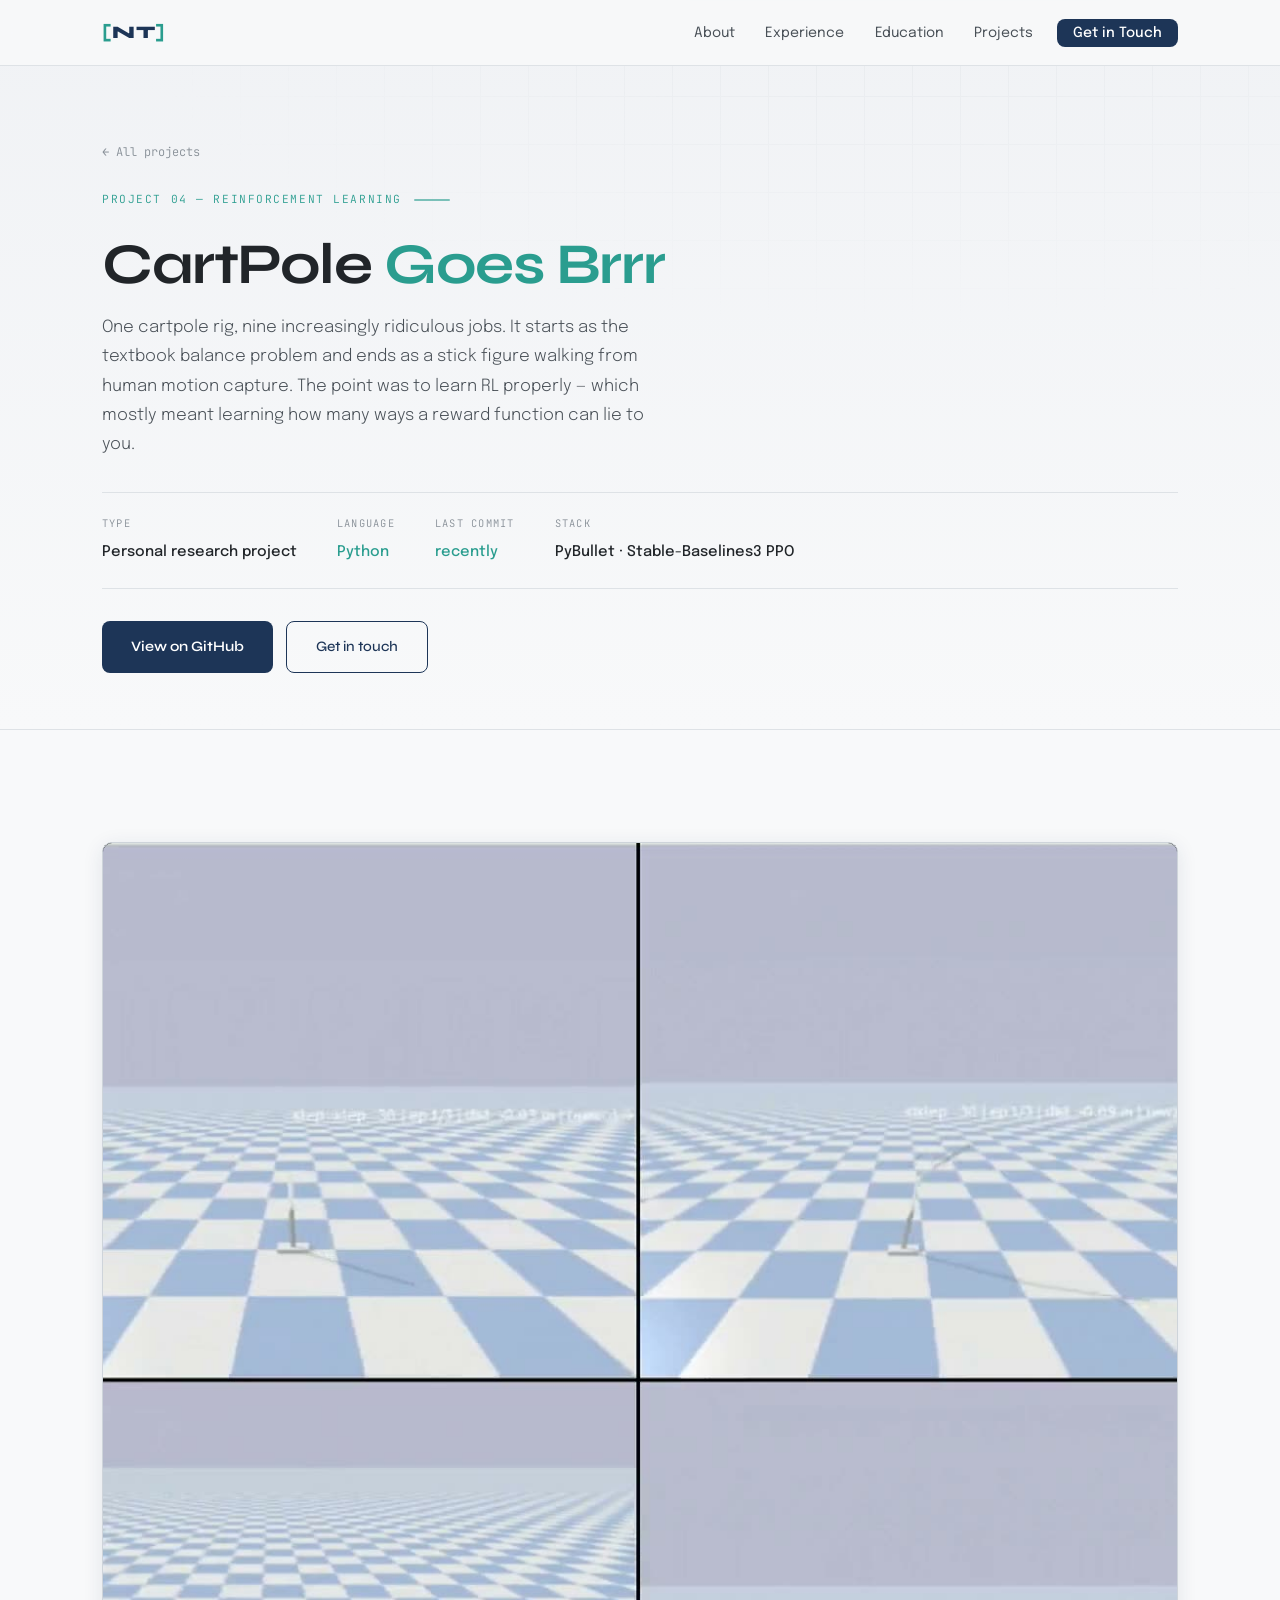
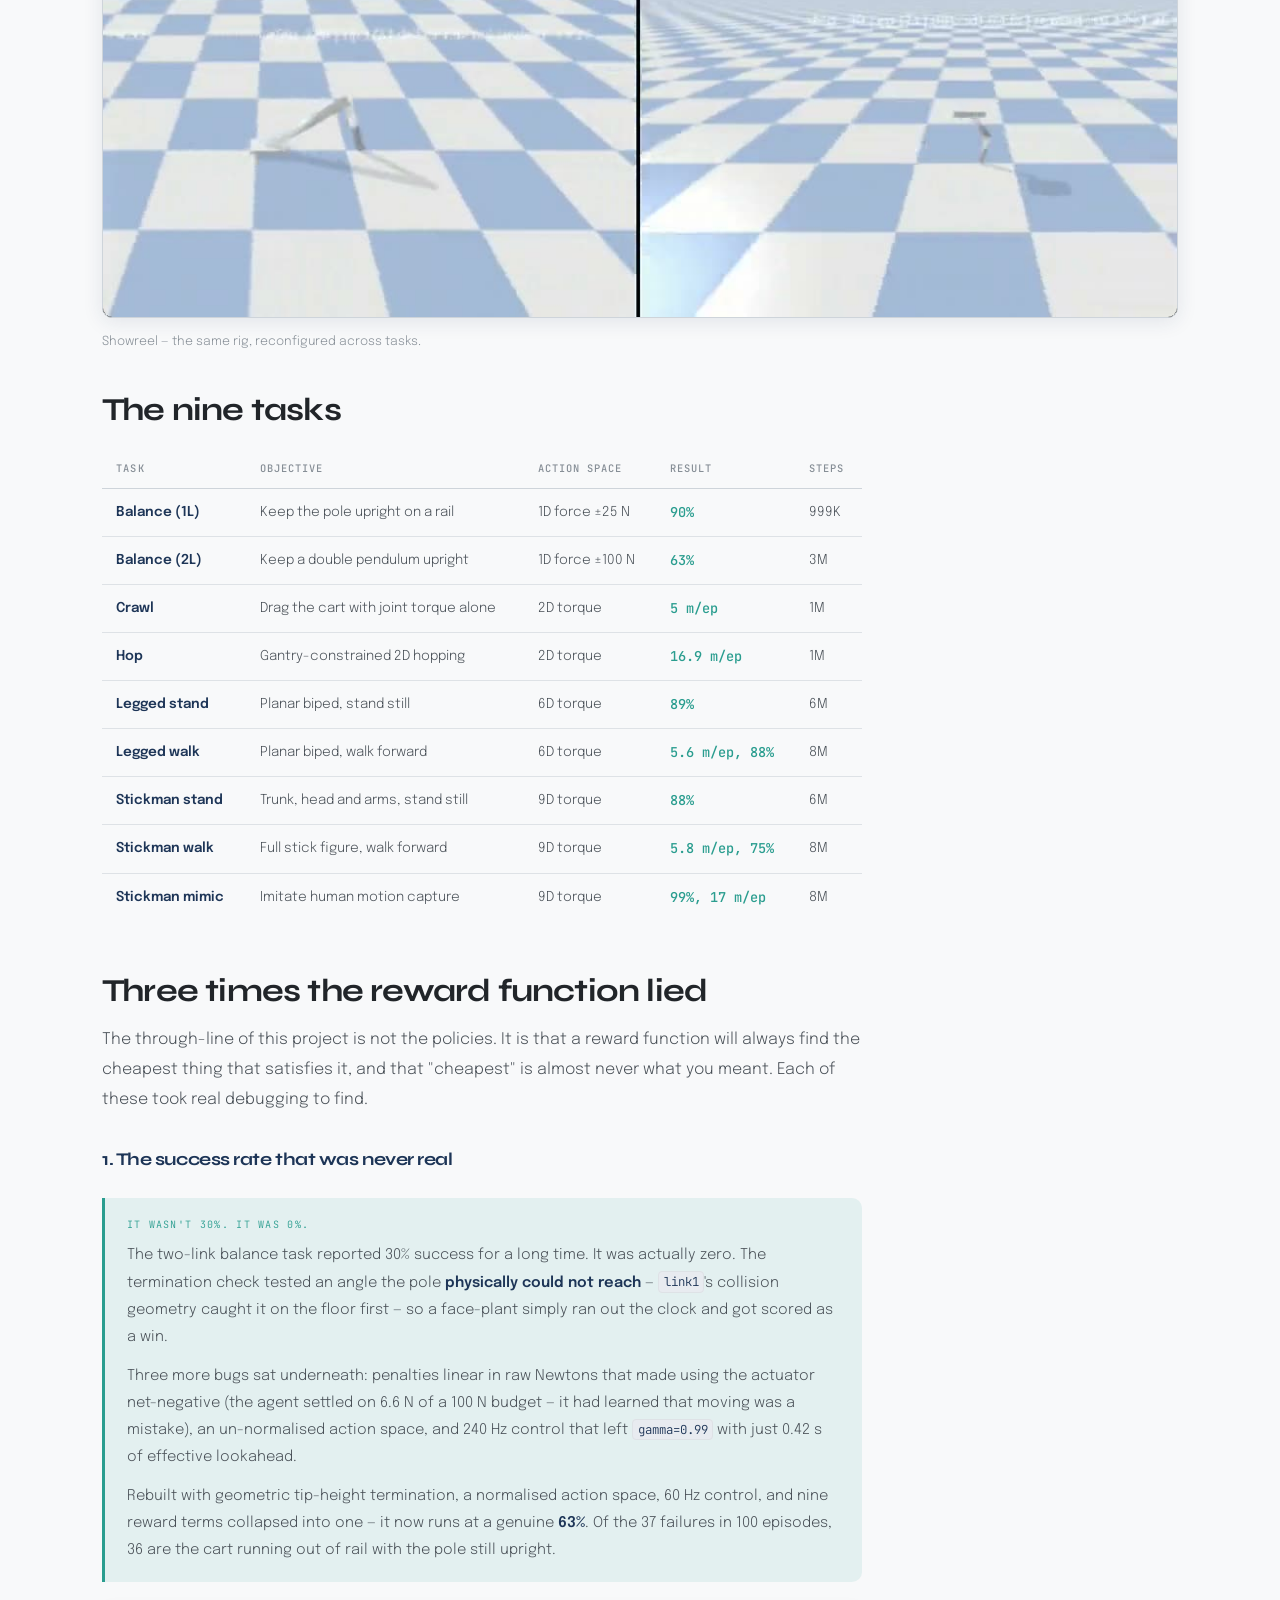
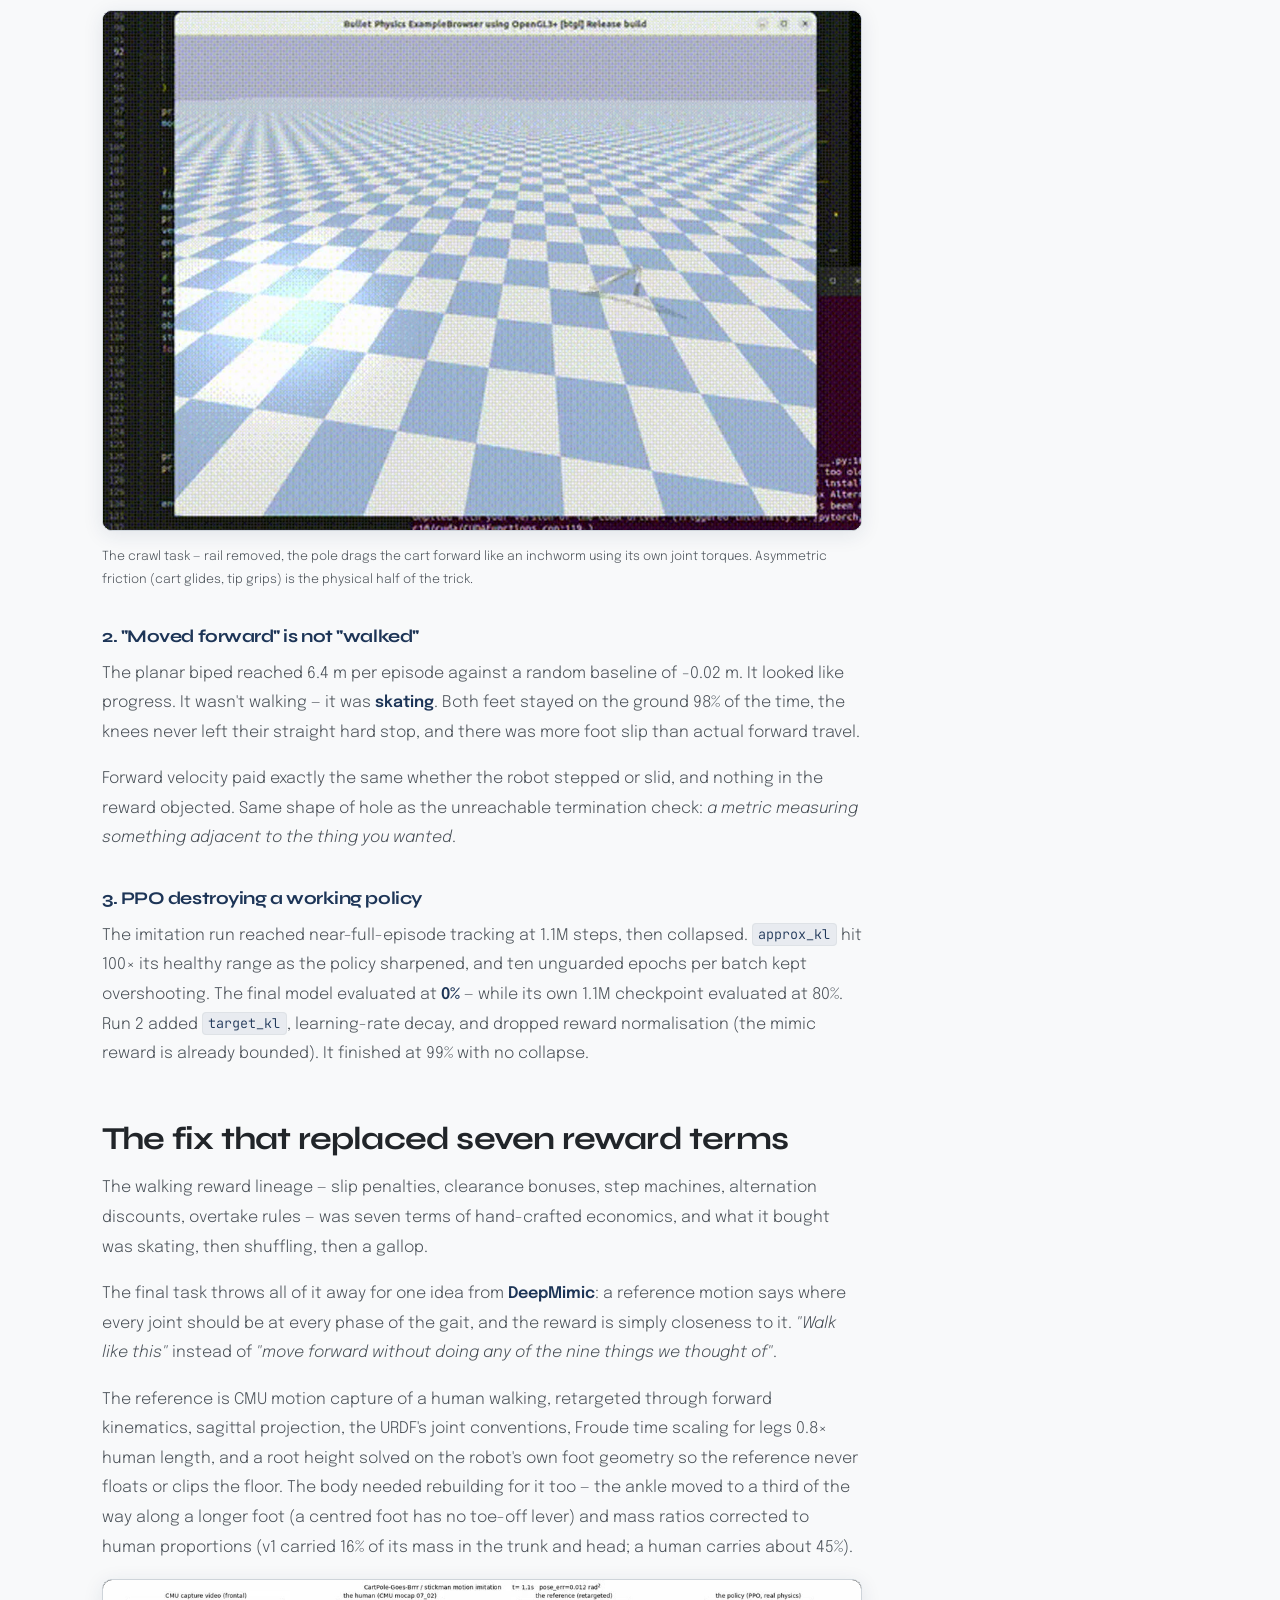
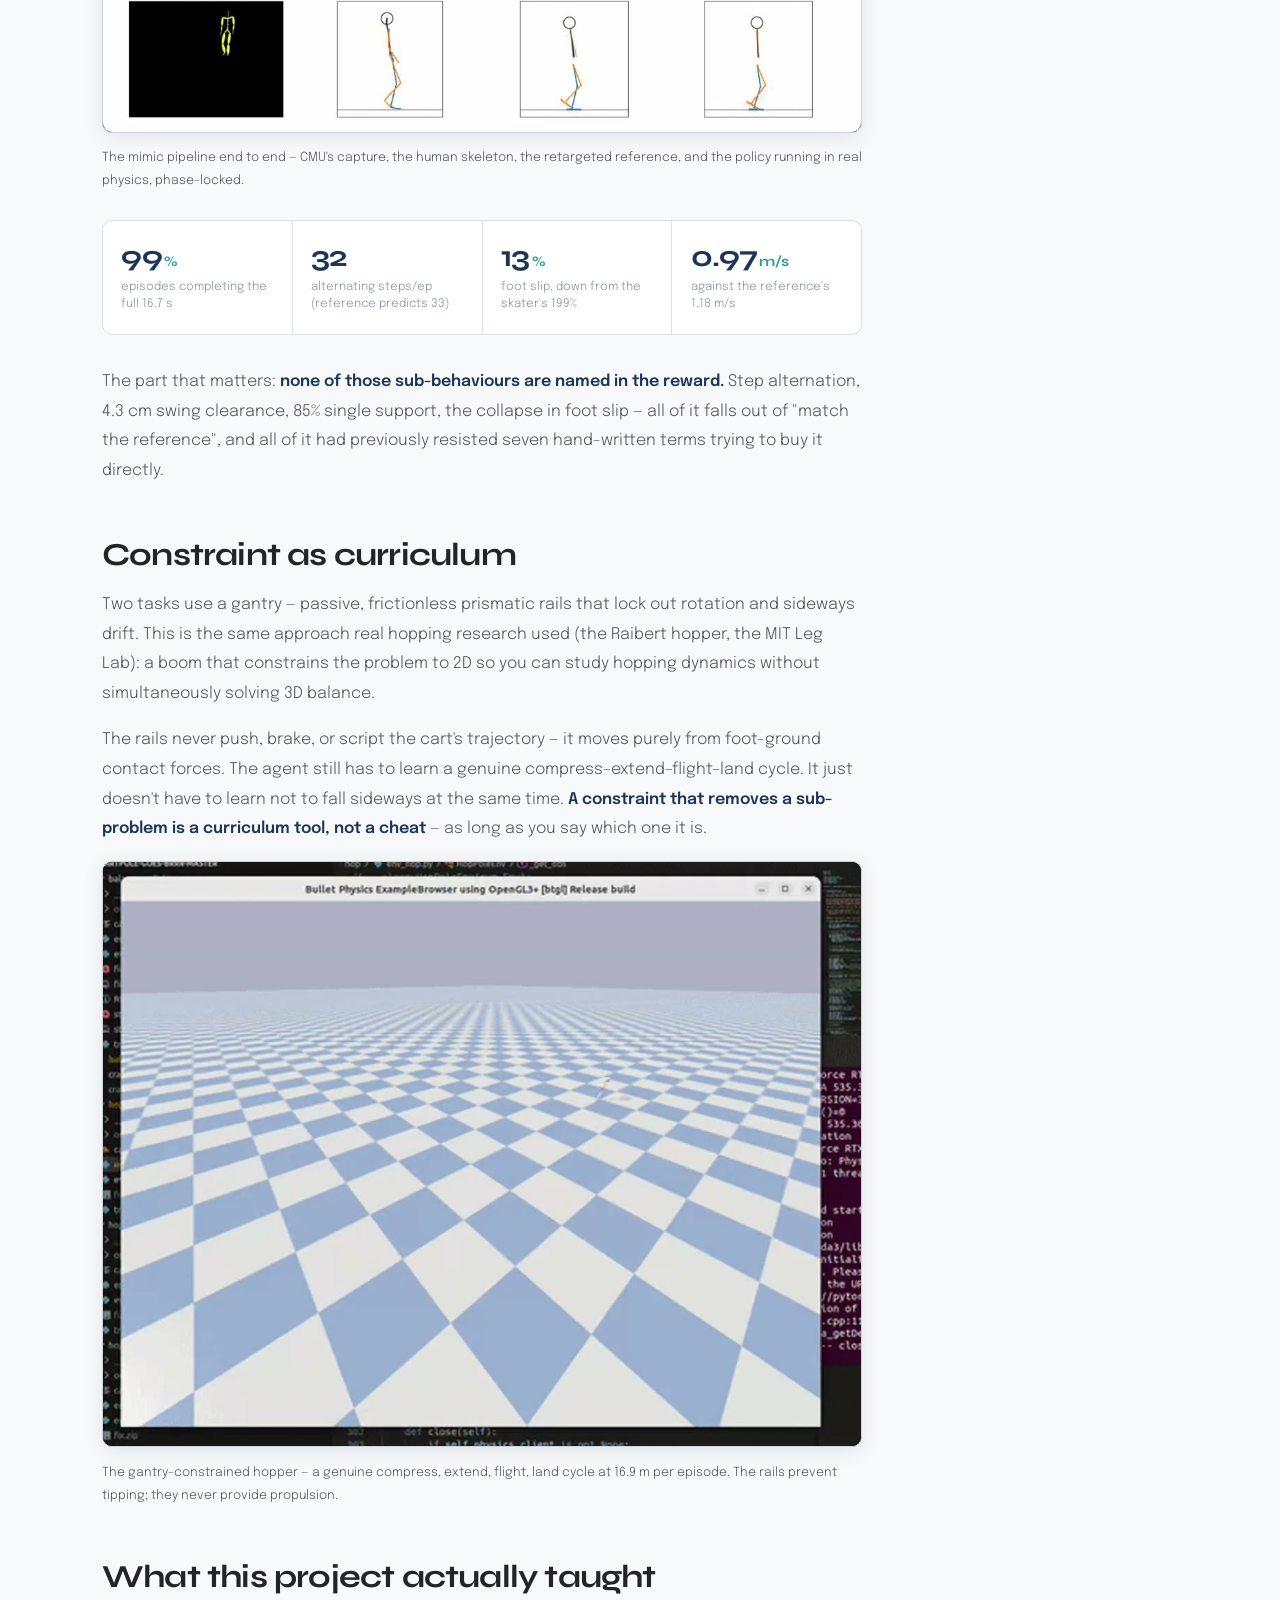
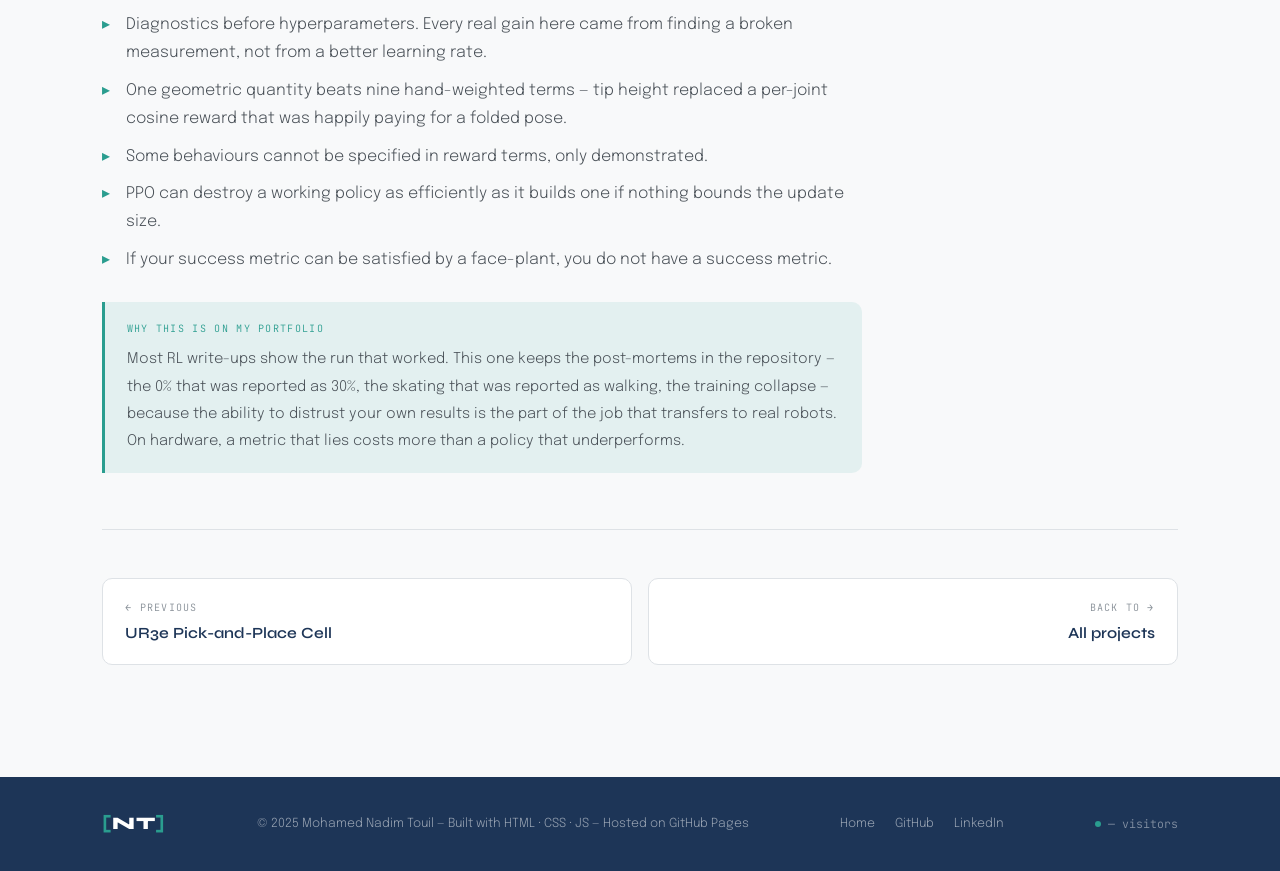
==== projects/cartpole.html @ b8a45dbf "Upgrade portfolio to multi-page, fix visitor counter, shrink media 203MB -> 23MB Multi-page structur" ====
<!DOCTYPE html>
<html lang="en">
<head>
  <meta charset="UTF-8" />
  <meta name="viewport" content="width=device-width, initial-scale=1.0" />
  <title>CartPole Goes Brrr — Reinforcement Learning | Mohamed Nadim Touil</title>
  <meta name="description" content="Nine PPO tasks on one cartpole rig in PyBullet — balance, crawl, hop, walk, and imitation learning from human motion capture. Includes the reward-hacking bugs found and the post-mortems." />
  <link rel="stylesheet" href="../style.css" />
  <link rel="stylesheet" href="../project.css" />
  <link rel="preconnect" href="https://fonts.googleapis.com" />
  <link rel="preconnect" href="https://fonts.gstatic.com" crossorigin />
  <link href="https://fonts.googleapis.com/css2?family=Syne:wght@400;500;600;700;800&family=Epilogue:ital,wght@0,300;0,400;0,500;1,300&family=JetBrains+Mono:wght@400;500&display=swap" rel="stylesheet" />
</head>
<body>

  <!-- ═══ NAVBAR ═══ -->
  <nav id="navbar">
    <div class="nav-inner">
      <a href="../index.html" class="nav-logo">
        <span class="logo-bracket">[</span>NT<span class="logo-bracket">]</span>
      </a>
      <button class="nav-toggle" id="navToggle" aria-label="Toggle menu">
        <span></span><span></span><span></span>
      </button>
      <ul class="nav-links" id="navLinks">
        <li><a href="../index.html#about">About</a></li>
        <li><a href="../index.html#experience">Experience</a></li>
        <li><a href="../index.html#education">Education</a></li>
        <li><a href="../index.html#projects">Projects</a></li>
        <li><a href="../index.html#contact" class="nav-cta">Get in Touch</a></li>
      </ul>
    </div>
  </nav>

  <!-- ═══ HERO ═══ -->
  <header class="proj-hero">
    <div class="container">
      <a href="../index.html#projects" class="back-link">← All projects</a>

      <div class="eyebrow">Project 04 — Reinforcement Learning</div>
      <h1 class="proj-title">CartPole <em>Goes Brrr</em></h1>
      <p class="proj-tagline">
        One cartpole rig, nine increasingly ridiculous jobs. It starts as the textbook balance problem
        and ends as a stick figure walking from human motion capture. The point was to learn RL properly —
        which mostly meant learning how many ways a reward function can lie to you.
      </p>

      <div class="proj-meta" data-gh-repo="CartPole-Goes-Brrr">
        <div>
          <span class="pmeta-k">Type</span>
          <span class="pmeta-v">Personal research project</span>
        </div>
        <div>
          <span class="pmeta-k">Language</span>
          <span class="pmeta-v live" data-gh="language">Python</span>
        </div>
        <div>
          <span class="pmeta-k">Last commit</span>
          <span class="pmeta-v live" data-gh="updated">recently</span>
        </div>
        <div>
          <span class="pmeta-k">Stack</span>
          <span class="pmeta-v">PyBullet · Stable-Baselines3 PPO</span>
        </div>
      </div>

      <div class="proj-actions">
        <a href="https://github.com/Hypothalmuss/CartPole-Goes-Brrr" target="_blank" rel="noopener" class="btn-primary">View on GitHub</a>
        <a href="../index.html#contact" class="btn-secondary">Get in touch</a>
      </div>
    </div>
  </header>

  <!-- ═══ BODY ═══ -->
  <section class="section">
    <div class="container">

      <div class="proj-media">
        <video autoplay loop muted playsinline preload="metadata" poster="../assets/posters/cartpole-showreel.jpg">
          <source src="../assets/videos/cartpole-showreel.mp4" type="video/mp4" />
          Your browser does not support HTML5 video.
        </video>
      </div>
      <p class="media-cap">Showreel — the same rig, reconfigured across tasks.</p>

      <div class="proj-body">

        <h2>The nine tasks</h2>
        <div class="proj-table-wrap">
          <table class="proj-table">
            <thead>
              <tr><th>Task</th><th>Objective</th><th>Action space</th><th>Result</th><th>Steps</th></tr>
            </thead>
            <tbody>
              <tr><td><strong>Balance (1L)</strong></td><td>Keep the pole upright on a rail</td><td>1D force ±25 N</td><td class="num">90%</td><td>999K</td></tr>
              <tr><td><strong>Balance (2L)</strong></td><td>Keep a double pendulum upright</td><td>1D force ±100 N</td><td class="num">63%</td><td>3M</td></tr>
              <tr><td><strong>Crawl</strong></td><td>Drag the cart with joint torque alone</td><td>2D torque</td><td class="num">5 m/ep</td><td>1M</td></tr>
              <tr><td><strong>Hop</strong></td><td>Gantry-constrained 2D hopping</td><td>2D torque</td><td class="num">16.9 m/ep</td><td>1M</td></tr>
              <tr><td><strong>Legged stand</strong></td><td>Planar biped, stand still</td><td>6D torque</td><td class="num">89%</td><td>6M</td></tr>
              <tr><td><strong>Legged walk</strong></td><td>Planar biped, walk forward</td><td>6D torque</td><td class="num">5.6 m/ep, 88%</td><td>8M</td></tr>
              <tr><td><strong>Stickman stand</strong></td><td>Trunk, head and arms, stand still</td><td>9D torque</td><td class="num">88%</td><td>6M</td></tr>
              <tr><td><strong>Stickman walk</strong></td><td>Full stick figure, walk forward</td><td>9D torque</td><td class="num">5.8 m/ep, 75%</td><td>8M</td></tr>
              <tr><td><strong>Stickman mimic</strong></td><td>Imitate human motion capture</td><td>9D torque</td><td class="num">99%, 17 m/ep</td><td>8M</td></tr>
            </tbody>
          </table>
        </div>

        <h2>Three times the reward function lied</h2>
        <p>
          The through-line of this project is not the policies. It is that a reward function will always find
          the cheapest thing that satisfies it, and that "cheapest" is almost never what you meant. Each of
          these took real debugging to find.
        </p>

        <h3>1. The success rate that was never real</h3>
        <div class="note">
          <div class="note-k">It wasn't 30%. It was 0%.</div>
          <p>
            The two-link balance task reported 30% success for a long time. It was actually zero. The
            termination check tested an angle the pole <strong>physically could not reach</strong> —
            <code>link1</code>'s collision geometry caught it on the floor first — so a face-plant simply ran
            out the clock and got scored as a win.
          </p>
          <p>
            Three more bugs sat underneath: penalties linear in raw Newtons that made using the actuator
            net-negative (the agent settled on 6.6 N of a 100 N budget — it had learned that moving was a
            mistake), an un-normalised action space, and 240 Hz control that left <code>gamma=0.99</code>
            with just 0.42 s of effective lookahead.
          </p>
          <p>
            Rebuilt with geometric tip-height termination, a normalised action space, 60 Hz control, and
            nine reward terms collapsed into one — it now runs at a genuine <strong>63%</strong>. Of the 37
            failures in 100 episodes, 36 are the cart running out of rail with the pole still upright.
          </p>
        </div>

        <div class="proj-media">
          <video autoplay loop muted playsinline preload="none" poster="../assets/posters/cartpole-crawl.jpg">
            <source src="../assets/videos/cartpole-crawl.mp4" type="video/mp4" />
            Your browser does not support HTML5 video.
          </video>
        </div>
        <p class="media-cap">
          The crawl task — rail removed, the pole drags the cart forward like an inchworm using its own
          joint torques. Asymmetric friction (cart glides, tip grips) is the physical half of the trick.
        </p>

        <h3>2. "Moved forward" is not "walked"</h3>
        <p>
          The planar biped reached 6.4 m per episode against a random baseline of −0.02 m. It looked like
          progress. It wasn't walking — it was <strong>skating</strong>. Both feet stayed on the ground 98%
          of the time, the knees never left their straight hard stop, and there was more foot slip than
          actual forward travel.
        </p>
        <p>
          Forward velocity paid exactly the same whether the robot stepped or slid, and nothing in the
          reward objected. Same shape of hole as the unreachable termination check: <em>a metric measuring
          something adjacent to the thing you wanted</em>.
        </p>

        <h3>3. PPO destroying a working policy</h3>
        <p>
          The imitation run reached near-full-episode tracking at 1.1M steps, then collapsed.
          <code>approx_kl</code> hit 100× its healthy range as the policy sharpened, and ten unguarded
          epochs per batch kept overshooting. The final model evaluated at <strong>0%</strong> — while its
          own 1.1M checkpoint evaluated at 80%. Run 2 added <code>target_kl</code>, learning-rate decay, and
          dropped reward normalisation (the mimic reward is already bounded). It finished at 99% with no
          collapse.
        </p>

        <h2>The fix that replaced seven reward terms</h2>
        <p>
          The walking reward lineage — slip penalties, clearance bonuses, step machines, alternation
          discounts, overtake rules — was seven terms of hand-crafted economics, and what it bought was
          skating, then shuffling, then a gallop.
        </p>
        <p>
          The final task throws all of it away for one idea from <strong>DeepMimic</strong>: a reference
          motion says where every joint should be at every phase of the gait, and the reward is simply
          closeness to it. <em>"Walk like this"</em> instead of <em>"move forward without doing any of the
          nine things we thought of"</em>.
        </p>
        <p>
          The reference is CMU motion capture of a human walking, retargeted through forward kinematics,
          sagittal projection, the URDF's joint conventions, Froude time scaling for legs 0.8× human length,
          and a root height solved on the robot's own foot geometry so the reference never floats or clips
          the floor. The body needed rebuilding for it too — the ankle moved to a third of the way along a
          longer foot (a centred foot has no toe-off lever) and mass ratios corrected to human proportions
          (v1 carried 16% of its mass in the trunk and head; a human carries about 45%).
        </p>

        <div class="proj-media">
          <video autoplay loop muted playsinline preload="none" poster="../assets/posters/cartpole-mimic.jpg">
            <source src="../assets/videos/cartpole-mimic.mp4" type="video/mp4" />
            Your browser does not support HTML5 video.
          </video>
        </div>
        <p class="media-cap">
          The mimic pipeline end to end — CMU's capture, the human skeleton, the retargeted reference,
          and the policy running in real physics, phase-locked.
        </p>

        <div class="metrics">
          <div class="metric">
            <div class="metric-n">99<span class="unit">%</span></div>
            <div class="metric-l">episodes completing the full 16.7 s</div>
          </div>
          <div class="metric">
            <div class="metric-n">32</div>
            <div class="metric-l">alternating steps/ep (reference predicts 33)</div>
          </div>
          <div class="metric">
            <div class="metric-n">13<span class="unit">%</span></div>
            <div class="metric-l">foot slip, down from the skater's 199%</div>
          </div>
          <div class="metric">
            <div class="metric-n">0.97<span class="unit">m/s</span></div>
            <div class="metric-l">against the reference's 1.18 m/s</div>
          </div>
        </div>

        <p>
          The part that matters: <strong>none of those sub-behaviours are named in the reward.</strong>
          Step alternation, 4.3 cm swing clearance, 85% single support, the collapse in foot slip — all of
          it falls out of "match the reference", and all of it had previously resisted seven hand-written
          terms trying to buy it directly.
        </p>

        <h2>Constraint as curriculum</h2>
        <p>
          Two tasks use a gantry — passive, frictionless prismatic rails that lock out rotation and sideways
          drift. This is the same approach real hopping research used (the Raibert hopper, the MIT Leg Lab):
          a boom that constrains the problem to 2D so you can study hopping dynamics without simultaneously
          solving 3D balance.
        </p>
        <p>
          The rails never push, brake, or script the cart's trajectory — it moves purely from foot-ground
          contact forces. The agent still has to learn a genuine compress–extend–flight–land cycle. It just
          doesn't have to learn not to fall sideways at the same time. <strong>A constraint that removes a
          sub-problem is a curriculum tool, not a cheat</strong> — as long as you say which one it is.
        </p>

        <div class="proj-media">
          <video autoplay loop muted playsinline preload="none" poster="../assets/posters/cartpole-hop.jpg">
            <source src="../assets/videos/cartpole-hop.mp4" type="video/mp4" />
            Your browser does not support HTML5 video.
          </video>
        </div>
        <p class="media-cap">
          The gantry-constrained hopper — a genuine compress, extend, flight, land cycle at
          16.9 m per episode. The rails prevent tipping; they never provide propulsion.
        </p>

        <h2>What this project actually taught</h2>
        <ul class="ticks">
          <li>Diagnostics before hyperparameters. Every real gain here came from finding a broken measurement, not from a better learning rate.</li>
          <li>One geometric quantity beats nine hand-weighted terms — tip height replaced a per-joint cosine reward that was happily paying for a folded pose.</li>
          <li>Some behaviours cannot be specified in reward terms, only demonstrated.</li>
          <li>PPO can destroy a working policy as efficiently as it builds one if nothing bounds the update size.</li>
          <li>If your success metric can be satisfied by a face-plant, you do not have a success metric.</li>
        </ul>

        <div class="note">
          <div class="note-k">Why this is on my portfolio</div>
          <p>
            Most RL write-ups show the run that worked. This one keeps the post-mortems in the repository —
            the 0% that was reported as 30%, the skating that was reported as walking, the training collapse
            — because the ability to distrust your own results is the part of the job that transfers to real
            robots. On hardware, a metric that lies costs more than a policy that underperforms.
          </p>
        </div>

      </div>

      <nav class="proj-nav">
        <a href="ur3e.html" class="pnav-card">
          <div class="pnav-k">← Previous</div>
          <div class="pnav-t">UR3e Pick-and-Place Cell</div>
        </a>
        <a href="../index.html#projects" class="pnav-card next">
          <div class="pnav-k">Back to →</div>
          <div class="pnav-t">All projects</div>
        </a>
      </nav>

    </div>
  </section>

  <!-- ═══ FOOTER ═══ -->
  <footer>
    <div class="container footer-row">
      <a href="../index.html" class="nav-logo"><span class="logo-bracket">[</span>NT<span class="logo-bracket">]</span></a>
      <p>© 2025 Mohamed Nadim Touil — Built with HTML · CSS · JS — Hosted on GitHub Pages</p>
      <div class="footer-links">
        <a href="../index.html">Home</a>
        <a href="https://github.com/hypothalmuss" target="_blank" rel="noopener">GitHub</a>
        <a href="https://linkedin.com/in/MedNadimTouil" target="_blank" rel="noopener">LinkedIn</a>
      </div>
      <div class="footer-visitor">
        <span class="footer-visitor-dot"></span>
        <span id="footer-visitor-count">—</span> visitors
      </div>
    </div>
  </footer>

  <script src="../script.js"></script>
  <script src="../visitor.js"></script>
  <script src="../github-activity.js"></script>
</body>
</html>
---- style.css ----
/* ══════════════════════════════════════════════════
   ROOT & RESET
══════════════════════════════════════════════════ */
:root {
  /* Your palette */
  --bg:         #F8F9FA;   /* soft white */
  --bg-card:    #FFFFFF;
  --bg-alt:     #F0F2F5;   /* slightly deeper for alternating sections */
  --bg-deep:    #E8EBF0;   /* subtle depth for inputs/chips */

  --primary:    #1D3557;   /* deep blue */
  --primary-lt: rgba(29,53,87,0.08);
  --primary-md: rgba(29,53,87,0.15);

  --accent:     #2A9D8F;   /* teal */
  --accent-lt:  rgba(42,157,143,0.10);
  --accent-md:  rgba(42,157,143,0.22);

  --text:       #212529;   /* dark gray */
  --text-mid:   #495057;
  --text-dim:   #868E96;

  --border:     #DEE2E6;   /* light gray */
  --border-md:  #CED4DA;
  --border-accent: rgba(42,157,143,0.3);
  --border-primary: rgba(29,53,87,0.2);

  /* Fonts */
  --f-display: 'Syne', sans-serif;
  --f-body:    'Epilogue', sans-serif;
  --f-mono:    'JetBrains Mono', monospace;

  --nav-h: 66px;
  --r:     10px;
  --r-lg:  16px;
  --ease:  0.22s cubic-bezier(0.4,0,0.2,1);

  /* Shadows — soft for light theme */
  --shadow-sm: 0 1px 4px rgba(29,53,87,0.07);
  --shadow-md: 0 4px 20px rgba(29,53,87,0.10);
  --shadow-lg: 0 12px 40px rgba(29,53,87,0.12);
}

*, *::before, *::after { box-sizing: border-box; margin: 0; padding: 0; }
html { scroll-behavior: smooth; font-size: 16px; }

body {
  background: var(--bg);
  color: var(--text);
  font-family: var(--f-body);
  font-weight: 300;
  line-height: 1.7;
  overflow-x: hidden;
  -webkit-font-smoothing: antialiased;
}

img, video { max-width: 100%; display: block; }
a { color: inherit; text-decoration: none; }
ul { list-style: none; }

/* ══════════════════════════════════════════════════
   TYPOGRAPHY
══════════════════════════════════════════════════ */
h1, h2, h3, h4 {
  font-family: var(--f-display);
  line-height: 1.1;
  letter-spacing: -0.025em;
}

.mono { font-family: var(--f-mono); }

.eyebrow {
  font-family: var(--f-mono);
  font-size: 0.7rem;
  letter-spacing: 0.14em;
  text-transform: uppercase;
  color: var(--accent);
  margin-bottom: 1.5rem;
  display: flex;
  align-items: center;
  gap: 0.75rem;
}
.eyebrow::after {
  content: '';
  flex: 0 0 36px;
  height: 2px;
  background: var(--accent);
  border-radius: 1px;
  opacity: 0.6;
}

.sh2 {
  font-size: clamp(1.9rem, 4vw, 2.75rem);
  color: var(--primary);
  margin-bottom: 0.75rem;
}
.sh2 em { color: var(--accent); font-style: normal; }

.section-sub {
  color: var(--text-mid);
  font-size: 1rem;
  max-width: 560px;
  margin-bottom: 3rem;
}

/* ══════════════════════════════════════════════════
   LAYOUT
══════════════════════════════════════════════════ */
.container { max-width: 1140px; margin: 0 auto; padding: 0 2rem; }
.section   { padding: 7rem 0; }
.section-alt { background: var(--bg-alt); }

/* ══════════════════════════════════════════════════
   NAVBAR
══════════════════════════════════════════════════ */
#navbar {
  position: fixed; top: 0; left: 0; right: 0; z-index: 900;
  height: var(--nav-h);
  background: rgba(248,249,250,0.9);
  backdrop-filter: blur(16px);
  -webkit-backdrop-filter: blur(16px);
  border-bottom: 1px solid var(--border);
  transition: box-shadow var(--ease), border-color var(--ease);
}
#navbar.scrolled {
  box-shadow: var(--shadow-md);
  border-color: var(--border-md);
}

.nav-inner {
  max-width: 1140px; margin: 0 auto; padding: 0 2rem;
  height: 100%; display: flex; align-items: center; justify-content: space-between;
}

.nav-logo {
  font-family: var(--f-display);
  font-size: 1.1rem; font-weight: 800;
  color: var(--primary); letter-spacing: 0.02em;
}
.logo-bracket { color: var(--accent); }

.nav-links { display: flex; align-items: center; gap: 0.1rem; }
.nav-links a {
  font-family: var(--f-body);
  font-size: 0.875rem; font-weight: 400;
  color: var(--text-mid);
  padding: 0.4rem 0.9rem; border-radius: 6px;
  transition: color var(--ease), background var(--ease);
}
.nav-links a:hover { color: var(--primary); background: var(--primary-lt); }
.nav-links a.active { color: var(--accent); }

.nav-cta {
  background: var(--primary) !important;
  color: #fff !important;
  border-radius: 8px !important;
  font-weight: 500 !important;
  margin-left: 0.5rem;
  padding: 0.45rem 1rem !important;
  transition: background var(--ease), box-shadow var(--ease) !important;
}
.nav-cta:hover {
  background: var(--accent) !important;
  box-shadow: 0 4px 14px rgba(42,157,143,0.3) !important;
}

.nav-toggle {
  display: none; flex-direction: column; gap: 5px;
  background: none; border: none; cursor: pointer; padding: 4px;
}
.nav-toggle span {
  display: block; width: 22px; height: 2px;
  background: var(--primary); border-radius: 2px;
  transition: transform var(--ease), opacity var(--ease);
}

/* ══════════════════════════════════════════════════
   BUTTONS
══════════════════════════════════════════════════ */
.btn-primary {
  display: inline-flex; align-items: center; gap: 0.5rem;
  background: var(--primary); color: #fff;
  font-family: var(--f-display); font-weight: 600; font-size: 0.9rem;
  padding: 0.8rem 1.8rem; border-radius: 8px;
  transition: background var(--ease), transform var(--ease), box-shadow var(--ease);
}
.btn-primary:hover {
  background: #162843;
  transform: translateY(-1px);
  box-shadow: 0 6px 22px rgba(29,53,87,0.3);
}

.btn-secondary {
  display: inline-flex; align-items: center; gap: 0.5rem;
  background: transparent; color: var(--primary);
  font-family: var(--f-display); font-size: 0.9rem; font-weight: 500;
  padding: 0.8rem 1.8rem; border-radius: 8px;
  border: 1.5px solid var(--primary);
  transition: background var(--ease), color var(--ease), border-color var(--ease);
}
.btn-secondary:hover {
  background: var(--primary-lt);
  border-color: var(--accent);
  color: var(--accent);
}

.link-btn {
  display: inline-flex; align-items: center; gap: 0.45rem;
  background: transparent; color: var(--accent);
  font-family: var(--f-mono); font-size: 0.78rem; font-weight: 500;
  padding: 0.45rem 0.95rem; border-radius: 6px;
  border: 1.5px solid var(--border-accent);
  transition: background var(--ease), color var(--ease), border-color var(--ease);
}
.link-btn:hover {
  background: var(--accent);
  color: #fff;
  border-color: var(--accent);
}

/* ══════════════════════════════════════════════════
   HERO
══════════════════════════════════════════════════ */
#hero {
  min-height: 100vh;
  padding-top: var(--nav-h);
  display: flex; align-items: center;
  position: relative; overflow: hidden;
  background:
    radial-gradient(ellipse 55% 60% at 75% 50%, rgba(42,157,143,0.07) 0%, transparent 65%),
    radial-gradient(ellipse 40% 50% at 15% 60%, rgba(29,53,87,0.05) 0%, transparent 60%),
    var(--bg);
}

/* HUD corner decorations — subtle in light theme */
.hud-corner {
  position: absolute; width: 24px; height: 24px;
  border-color: rgba(29,53,87,0.2);
  border-style: solid; pointer-events: none;
}
.hud-tl { top: 20px; left: 20px; border-width: 2px 0 0 2px; }
.hud-tr { top: 20px; right: 20px; border-width: 2px 2px 0 0; }
.hud-bl { bottom: 20px; left: 20px; border-width: 0 0 2px 2px; }
.hud-br { bottom: 20px; right: 20px; border-width: 0 2px 2px 0; }

.hero-inner {
  max-width: 1140px; margin: 0 auto; padding: 5rem 2rem;
  width: 100%;
  display: grid; grid-template-columns: 1.15fr 1fr;
  align-items: center; gap: 5rem;
}

/* Heading */
.hero-heading {
  display: flex; flex-direction: column;
  font-size: clamp(2.8rem, 5.5vw, 4.8rem);
  font-weight: 800;
  letter-spacing: -0.04em;
  line-height: 0.95;
  margin-bottom: 1.75rem;
  color: var(--primary);
}
.hl { display: block; }
.hl-accent { color: var(--accent); }

/* Descriptor */
.hero-descriptor {
  display: flex; gap: 1rem; align-items: flex-start;
  margin-bottom: 2.25rem; max-width: 520px;
}
.descriptor-bar {
  flex-shrink: 0; width: 3px; border-radius: 2px;
  background: linear-gradient(to bottom, var(--accent), rgba(42,157,143,0.1));
  align-self: stretch; min-height: 40px;
}
.hero-descriptor p {
  color: var(--text-mid);
  font-size: 1.1rem;
  line-height: 1.75;
  font-weight: 400;
}

/* Stats row */
.hero-stats {
  display: flex; align-items: center; gap: 1.5rem;
  margin-bottom: 2.25rem;
}
.hstat { display: flex; flex-direction: column; }
.hstat-n {
  font-family: var(--f-display); font-size: 1.9rem; font-weight: 800;
  color: var(--primary); line-height: 1;
}
.hstat-l { font-size: 0.7rem; color: var(--text-dim); line-height: 1.4; margin-top: 0.15rem; }
.hstat-sep { width: 1px; height: 38px; background: var(--border-md); }

/* Action buttons */
.hero-actions { display: flex; gap: 1rem; flex-wrap: wrap; margin-bottom: 1.75rem; }

/* Social links */
.hero-socials { display: flex; gap: 0.65rem; margin-bottom: 1.25rem; }
.hero-socials a {
  display: inline-flex; align-items: center; gap: 0.5rem;
  font-family: var(--f-mono); font-size: 0.75rem; color: var(--text-dim);
  padding: 0.4rem 0.85rem; border-radius: 6px;
  border: 1px solid var(--border);
  background: var(--bg-card);
  box-shadow: var(--shadow-sm);
  transition: color var(--ease), border-color var(--ease), box-shadow var(--ease);
}
.hero-socials a:hover {
  color: var(--primary);
  border-color: var(--border-primary);
  box-shadow: var(--shadow-md);
}

/* GitHub notice */
.github-notice {
  display: flex; align-items: flex-start; gap: 0.5rem;
  background: var(--accent-lt);
  border: 1px solid var(--border-accent);
  border-left: 3px solid var(--accent);
  border-radius: 6px;
  padding: 0.65rem 1rem;
  font-family: var(--f-mono);
  font-size: 0.73rem;
  color: var(--text-mid);
  max-width: 500px;
  line-height: 1.5;
}
.notice-icon { flex-shrink: 0; }

/* Photo block */
.hero-photo-block {
  position: relative; display: flex;
  justify-content: center; align-items: center;
}

.photo-frame {
  position: relative; z-index: 1;
  width: 310px; height: 370px;
  border-radius: var(--r-lg);
  overflow: hidden;
  border: 1px solid var(--border);
  background: var(--bg-alt);
  box-shadow: var(--shadow-lg);
}
.photo-frame img {
  width: 100%; height: 100%;
  object-fit: cover; object-position: top center;
}

.photo-label {
  position: absolute; bottom: 0; left: 0; right: 0;
  background: linear-gradient(to top, rgba(29,53,87,0.88) 0%, transparent 100%);
  padding: 2rem 1.25rem 1rem;
  display: flex; flex-direction: column; gap: 0.2rem;
}
.photo-label .mono:first-child { font-size: 0.8rem; color: #fff; font-weight: 500; }
.photo-label .mono.dim { font-size: 0.7rem; color: rgba(255,255,255,0.65); }

/* Decorative elements */
.photo-bar {
  position: absolute; top: 2rem; right: -14px; z-index: 0;
  width: 4px; height: 55%; max-height: 180px;
  background: linear-gradient(to bottom, var(--accent), transparent);
  border-radius: 2px;
}
.photo-dot {
  position: absolute; border-radius: 50%; z-index: 0;
}
.pd1 { width: 10px; height: 10px; top: 1.5rem; left: -12px; background: var(--accent); opacity: 0.4; }
.pd2 { width: 6px; height: 6px; bottom: 3rem; right: -18px; background: var(--primary); opacity: 0.25; }

/* ══════════════════════════════════════════════════
   ABOUT
══════════════════════════════════════════════════ */
.about-layout {
  display: grid; grid-template-columns: 1fr 1.6fr; gap: 5rem; align-items: start;
}
.about-left h2 {
  font-size: clamp(2rem, 3.5vw, 2.8rem); color: var(--primary);
  position: sticky; top: calc(var(--nav-h) + 2rem);
}
.about-left h2 em { color: var(--accent); font-style: normal; display: block; }

.about-right p { color: var(--text-mid); margin-bottom: 1rem; font-size: 0.98rem; line-height: 1.8; }
.about-right p strong { color: var(--primary); font-weight: 600; }

.about-pills {
  display: flex; flex-wrap: wrap; gap: 0.5rem; margin-top: 1.5rem;
}
.about-pills span {
  font-family: var(--f-mono); font-size: 0.73rem;
  background: var(--accent-lt);
  border: 1px solid var(--border-accent);
  color: #1a6b61;
  padding: 0.3rem 0.85rem; border-radius: 6px;
}

/* ══════════════════════════════════════════════════
   TIMELINE
══════════════════════════════════════════════════ */
.timeline { position: relative; display: flex; flex-direction: column; }

.tl {
  display: grid; grid-template-columns: 150px 1fr;
  gap: 0 2rem; align-items: start;
  opacity: 0; transform: translateY(20px);
  transition: opacity 0.5s ease, transform 0.5s ease;
}
.tl.visible { opacity: 1; transform: translateY(0); }

.tl-meta {
  display: flex; flex-direction: column;
  align-items: flex-end; padding-top: 1.5rem;
  position: relative;
}
.tl-date {
  font-size: 0.7rem; color: var(--text-dim); text-align: right; line-height: 1.6;
}
.tl-dot {
  width: 10px; height: 10px; border-radius: 50%;
  background: var(--accent); margin-top: 0.75rem;
  box-shadow: 0 0 0 3px rgba(42,157,143,0.15);
  position: relative; z-index: 1; flex-shrink: 0;
}

/* Connector line */
.tl:not(:last-child) .tl-meta::after {
  content: '';
  position: absolute; top: calc(1.5rem + 22px); right: 4px;
  width: 1px; bottom: -1.75rem;
  background: linear-gradient(to bottom, rgba(42,157,143,0.4), transparent);
}

.tl-card {
  background: var(--bg-card);
  border: 1px solid var(--border);
  border-radius: var(--r-lg);
  padding: 1.6rem 1.75rem;
  margin-bottom: 1.75rem;
  position: relative; overflow: hidden;
  box-shadow: var(--shadow-sm);
  transition: border-color var(--ease), box-shadow var(--ease);
}
.tl-card:hover {
  border-color: var(--border-accent);
  box-shadow: var(--shadow-md);
}

.tl-accent-bar {
  position: absolute; top: 0; left: 0; bottom: 0;
  width: 3px;
  background: var(--accent);
  border-radius: 2px 0 0 2px;
}

.tl-card h3 {
  font-size: 1rem; color: var(--primary);
  margin-bottom: 0.3rem; font-weight: 700;
}
.tl-company {
  font-size: 0.72rem; color: var(--accent);
  margin-bottom: 1rem; letter-spacing: 0.03em;
}

.badge-sm {
  font-size: 0.62rem; font-family: var(--f-mono);
  background: var(--bg-deep); color: var(--text-dim);
  border: 1px solid var(--border);
  padding: 0.12rem 0.5rem; border-radius: 4px;
  margin-left: 0.4rem; font-weight: 400;
}

.chips { display: flex; flex-wrap: wrap; gap: 0.35rem; }
.chips span {
  font-family: var(--f-mono); font-size: 0.68rem;
  color: var(--primary);
  background: var(--primary-lt);
  border: 1px solid var(--border-primary);
  padding: 0.2rem 0.6rem; border-radius: 4px;
}

/* ══════════════════════════════════════════════════
   PROJECTS
══════════════════════════════════════════════════ */
.projects-list { display: flex; flex-direction: column; gap: 2rem; }

.pcard {
  display: grid; grid-template-columns: 1fr 1fr;
  background: var(--bg-card);
  border: 1px solid var(--border);
  border-radius: var(--r-lg); overflow: hidden;
  box-shadow: var(--shadow-sm);
  transition: border-color var(--ease), box-shadow var(--ease), transform var(--ease);
  opacity: 0; transform: translateY(24px);
}
.pcard.visible { opacity: 1; transform: translateY(0); }
.pcard:hover {
  border-color: var(--border-accent);
  box-shadow: var(--shadow-lg);
  transform: translateY(-2px);
}

/* Alternate layout */
.pcard:nth-child(even) { direction: rtl; }
.pcard:nth-child(even) > * { direction: ltr; }

/* ── VIDEO AREA ── */
.pcard-media {
  position: relative;
  overflow: hidden;
  background: var(--bg-deep);
  min-height: 280px;
  display: flex;
  flex-direction: column;
}

/* Make video fill its container completely */
.pcard-media video {
  width: 100%;
  height: 100%;
  flex: 1;
  object-fit: cover;
  display: block;
  /* ensure controls are accessible */
  min-height: 200px;
}

/* Fallback placeholder shown when video hasn't loaded */
.pcard-media::before {
  content: '';
  position: absolute;
  inset: 0;
  background:
    linear-gradient(135deg, var(--primary-lt) 0%, var(--accent-lt) 100%);
  z-index: 0;
  pointer-events: none;
}
.pcard-media video { position: relative; z-index: 1; }

.pcard-tag {
  position: absolute; bottom: 0; left: 0; right: 0; z-index: 2;
  background: linear-gradient(to top, rgba(29,53,87,0.75), transparent);
  padding: 1.5rem 1rem 0.65rem;
  font-size: 0.62rem; color: rgba(255,255,255,0.85);
  letter-spacing: 0.12em;
  pointer-events: none;
}

/* ── PROJECT BODY ── */
.pcard-body {
  padding: 2rem 2.25rem;
  display: flex; flex-direction: column; gap: 0.85rem;
}

.pnum {
  font-size: 0.68rem; color: var(--accent);
  letter-spacing: 0.1em;
}

.pcard-body h3 {
  font-size: 1.15rem; color: var(--primary);
  line-height: 1.25; font-weight: 700;
}

.pcard-body > p {
  font-size: 0.875rem; color: var(--text-mid);
  line-height: 1.75; flex: 1;
}

.pwins { display: flex; flex-direction: column; gap: 0.25rem; }
.pwins span {
  font-family: var(--f-mono); font-size: 0.72rem;
  color: #1a6b61;
}

.pstack { display: flex; flex-wrap: wrap; gap: 0.35rem; }
.pstack span {
  font-family: var(--f-mono); font-size: 0.68rem;
  color: var(--primary);
  background: var(--primary-lt);
  border: 1px solid var(--border-primary);
  padding: 0.22rem 0.6rem; border-radius: 5px;
}

.plinks { display: flex; gap: 0.65rem; flex-wrap: wrap; padding-top: 0.15rem; }

/* ══════════════════════════════════════════════════
   CONTACT
══════════════════════════════════════════════════ */
.contact-section {
  background:
    radial-gradient(ellipse 50% 60% at 85% 50%, rgba(42,157,143,0.06) 0%, transparent 65%),
    var(--bg-alt);
}

.contact-layout {
  display: grid; grid-template-columns: 1fr 1fr; gap: 5rem; align-items: start;
}

.contact-left h2 {
  font-size: clamp(2rem, 3.5vw, 2.8rem); color: var(--primary);
  margin-bottom: 1.25rem;
}
.contact-left h2 em { color: var(--accent); font-style: normal; display: block; }
.contact-left p { color: var(--text-mid); font-size: 0.98rem; line-height: 1.8; margin-bottom: 1rem; }
.contact-left p strong { color: var(--primary); font-weight: 600; }

.ctags { display: flex; flex-wrap: wrap; gap: 0.45rem; margin-top: 1rem; }
.ctags span {
  font-family: var(--f-mono); font-size: 0.7rem;
  background: var(--bg-card); border: 1px solid var(--border);
  color: var(--text-mid);
  padding: 0.25rem 0.75rem; border-radius: 6px;
  box-shadow: var(--shadow-sm);
}

.contact-right { display: flex; flex-direction: column; gap: 0.85rem; }

.ccard {
  display: flex; align-items: center; gap: 1.1rem;
  background: var(--bg-card);
  border: 1px solid var(--border);
  border-radius: var(--r);
  padding: 1.1rem 1.35rem;
  box-shadow: var(--shadow-sm);
  transition: border-color var(--ease), box-shadow var(--ease), transform var(--ease);
}
.ccard:not(.no-hover):hover {
  border-color: var(--border-accent);
  box-shadow: var(--shadow-md);
  transform: translateX(4px);
}

.ccard-icon {
  width: 40px; height: 40px; border-radius: 8px;
  background: var(--accent-lt);
  border: 1px solid var(--border-accent);
  display: flex; align-items: center; justify-content: center;
  color: var(--accent); flex-shrink: 0;
}

.cc-lbl {
  font-size: 0.66rem; color: var(--text-dim);
  letter-spacing: 0.1em; text-transform: uppercase;
  margin-bottom: 0.1rem;
}
.cc-val { font-size: 0.88rem; color: var(--primary); font-weight: 400; }
.cc-arr { margin-left: auto; color: var(--accent); font-size: 1.1rem; opacity: 0.5; transition: opacity var(--ease); }
.ccard:hover .cc-arr { opacity: 1; }

/* ══════════════════════════════════════════════════
   FOOTER
══════════════════════════════════════════════════ */
footer {
  background: var(--primary);
  border-top: none;
  padding: 2rem 0;
}
.footer-row {
  display: flex; align-items: center; justify-content: space-between;
  gap: 1rem; flex-wrap: wrap;
}
footer .nav-logo { color: #fff; }
footer .logo-bracket { color: var(--accent); }
footer p { font-size: 0.78rem; color: rgba(255,255,255,0.55); }
.footer-links { display: flex; gap: 1.25rem; }
.footer-links a { font-size: 0.78rem; color: rgba(255,255,255,0.55); transition: color var(--ease); }
.footer-links a:hover { color: var(--accent); }

/* ══════════════════════════════════════════════════
   SCROLL REVEAL
══════════════════════════════════════════════════ */
.reveal {
  opacity: 0; transform: translateY(22px);
  transition: opacity 0.55s ease, transform 0.55s ease;
}
.reveal.visible { opacity: 1; transform: translateY(0); }

/* ══════════════════════════════════════════════════
   RESPONSIVE — TABLET
══════════════════════════════════════════════════ */
@media (max-width: 980px) {
  .hero-inner { grid-template-columns: 1fr; text-align: center; gap: 3rem; }
  .hero-actions, .hero-stats, .hero-socials { justify-content: center; }
  .hero-descriptor { justify-content: center; }
  .github-notice { margin: 0 auto; }
  .hero-photo-block { display: none; }

  .about-layout { grid-template-columns: 1fr; gap: 2.5rem; }
  .about-left h2 { position: static; }

  .tl { grid-template-columns: 120px 1fr; }

  .pcard { grid-template-columns: 1fr; }
  .pcard:nth-child(even) { direction: ltr; }
  .pcard-media { min-height: 240px; }

  .contact-layout { grid-template-columns: 1fr; gap: 3rem; }
}

/* ══════════════════════════════════════════════════
   RESPONSIVE — MOBILE
══════════════════════════════════════════════════ */
@media (max-width: 640px) {
  .section { padding: 5rem 0; }

  .nav-toggle { display: flex; }
  .nav-links {
    display: none; position: fixed;
    top: var(--nav-h); left: 0; right: 0;
    background: rgba(248,249,250,0.98);
    flex-direction: column; padding: 1.25rem 1rem;
    border-bottom: 1px solid var(--border);
    gap: 0.15rem;
    box-shadow: var(--shadow-md);
  }
  .nav-links.open { display: flex; }
  .nav-links a { font-size: 1rem; padding: 0.65rem 1rem; }

  .tl { grid-template-columns: 1fr; }
  .tl-meta {
    flex-direction: row; align-items: center;
    gap: 0.75rem; padding-top: 0; margin-bottom: 0.75rem;
  }
  .tl-date { text-align: left; }
  .tl:not(:last-child) .tl-meta::after { display: none; }

  .hero-actions { flex-direction: column; align-items: center; }
  .footer-row { flex-direction: column; text-align: center; }
}

/* ══════════════════════════════════════════════════
   POLISH
══════════════════════════════════════════════════ */
::selection { background: rgba(42,157,143,0.2); color: var(--primary); }
::-webkit-scrollbar { width: 5px; }
::-webkit-scrollbar-track { background: var(--bg-alt); }
::-webkit-scrollbar-thumb { background: var(--border-md); border-radius: 3px; }
::-webkit-scrollbar-thumb:hover { background: var(--accent); }

/* ══════════════════════════════════════════════════
   VISITOR TOAST
══════════════════════════════════════════════════ */
#visitor-toast {
  position: fixed;
  bottom: 1.75rem;
  right: 1.75rem;
  z-index: 9999;
  width: 300px;
  background: var(--bg-card);
  border: 1px solid var(--border);
  border-radius: var(--r-lg);
  box-shadow: 0 8px 32px rgba(29,53,87,0.15), 0 2px 8px rgba(29,53,87,0.08);
  overflow: hidden;
  /* Hidden until JS shows it */
  display: none;
  opacity: 0;
  transform: translateY(16px) scale(0.96);
  pointer-events: none;
  transition: opacity 0.4s cubic-bezier(0.4,0,0.2,1),
              transform 0.4s cubic-bezier(0.4,0,0.2,1);
}
#visitor-toast.toast-show {
  opacity: 1;
  transform: translateY(0) scale(1);
  pointer-events: auto;
}
#visitor-toast.toast-hide {
  opacity: 0;
  transform: translateY(12px) scale(0.96);
  pointer-events: none;
}

.toast-inner {
  display: flex;
  align-items: flex-start;
  gap: 0.75rem;
  padding: 1rem 1rem 0.85rem;
}

.toast-emoji {
  font-size: 1.5rem;
  line-height: 1;
  flex-shrink: 0;
  margin-top: 0.05rem;
}

.toast-text { flex: 1; min-width: 0; }

.toast-headline {
  font-family: var(--f-display);
  font-size: 0.9rem;
  font-weight: 700;
  color: var(--primary);
  margin-bottom: 0.15rem;
  line-height: 1.3;
}

.toast-sub {
  font-size: 0.775rem;
  color: var(--text-dim);
  line-height: 1.45;
  font-family: var(--f-body);
}

.toast-close {
  background: none;
  border: none;
  cursor: pointer;
  font-size: 0.75rem;
  color: var(--text-dim);
  padding: 0.15rem 0.25rem;
  border-radius: 4px;
  flex-shrink: 0;
  transition: color var(--ease), background var(--ease);
  line-height: 1;
}
.toast-close:hover {
  color: var(--primary);
  background: var(--primary-lt);
}

/* Progress bar — drains left to right before auto-dismiss */
.toast-progress {
  height: 3px;
  background: var(--accent);
  border-radius: 0 0 0 0;
  width: 100%;
  transform-origin: left;
  transform: scaleX(1);
  transition: transform linear;
}

/* ══════════════════════════════════════════════════
   FOOTER VISITOR COUNTER
══════════════════════════════════════════════════ */
.footer-visitor {
  display: flex;
  align-items: center;
  gap: 0.45rem;
  font-family: var(--f-mono);
  font-size: 0.72rem;
  color: rgba(255,255,255,0.45);
}

.footer-visitor-dot {
  width: 6px;
  height: 6px;
  border-radius: 50%;
  background: var(--accent);
  animation: pulse-dot 2.5s ease-in-out infinite;
}

@keyframes pulse-dot {
  0%, 100% { opacity: 1; transform: scale(1); }
  50%       { opacity: 0.4; transform: scale(1.5); }
}

/* Count roll-up animation */
@keyframes countIn {
  from { opacity: 0; transform: translateY(6px); }
  to   { opacity: 1; transform: translateY(0); }
}
.count-loaded {
  animation: countIn 0.4s ease forwards;
}

/* ══════════════════════════════════════════════════
   TIMELINE DESCRIPTIONS
══════════════════════════════════════════════════ */
.tl-desc {
  font-size: 0.9rem;
  color: var(--text-mid);
  line-height: 1.7;
  margin: 0.55rem 0 0.9rem;
}

/* ══════════════════════════════════════════════════
   EDUCATION & SKILLS
══════════════════════════════════════════════════ */
.edu-grid {
  display: grid;
  grid-template-columns: repeat(auto-fit, minmax(300px, 1fr));
  gap: 1.25rem;
  margin-bottom: 3rem;
}

.edu-card {
  border: 1px solid var(--border);
  border-radius: var(--r);
  background: var(--bg-card);
  padding: 1.6rem 1.75rem;
  box-shadow: var(--shadow-sm);
  transition: border-color var(--ease), transform var(--ease), box-shadow var(--ease);
  opacity: 0;
  transform: translateY(18px);
}
.edu-card.visible { opacity: 1; transform: translateY(0); }
.edu-card:hover {
  border-color: var(--border-accent);
  transform: translateY(-3px);
  box-shadow: var(--shadow-md);
}

.edu-date {
  font-size: 0.7rem;
  letter-spacing: 0.1em;
  color: var(--accent);
  margin-bottom: 0.7rem;
}
.edu-card h3 {
  font-size: 1.08rem;
  line-height: 1.3;
  color: var(--primary);
  margin-bottom: 0.5rem;
}
.edu-school {
  font-size: 0.74rem;
  color: var(--text-dim);
  line-height: 1.5;
  margin-bottom: 0.7rem;
}
.edu-desc {
  font-size: 0.88rem;
  color: var(--text-mid);
  line-height: 1.7;
}

.skills-grid {
  display: grid;
  grid-template-columns: repeat(auto-fit, minmax(270px, 1fr));
  gap: 1.5rem 2rem;
}
.skill-block {
  opacity: 0;
  transform: translateY(14px);
}
.skill-block.visible { opacity: 1; transform: translateY(0); }
.skill-k {
  font-size: 0.66rem;
  letter-spacing: 0.13em;
  text-transform: uppercase;
  color: var(--accent);
  margin-bottom: 0.7rem;
  padding-bottom: 0.5rem;
  border-bottom: 1px solid var(--border);
}

/* ══════════════════════════════════════════════════
   PROJECT CARD ADDITIONS
══════════════════════════════════════════════════ */
.link-btn-primary {
  background: var(--primary);
  color: #fff;
  border-color: var(--primary);
}
.link-btn-primary:hover {
  background: var(--accent);
  border-color: var(--accent);
  color: #fff;
}

.projects-more {
  margin-top: 2.5rem;
  padding-top: 1.75rem;
  border-top: 1px solid var(--border);
  font-size: 0.9rem;
  color: var(--text-dim);
  line-height: 1.8;
  text-align: center;
}
.projects-more a {
  color: var(--accent);
  border-bottom: 1px solid var(--border-accent);
  transition: border-color var(--ease);
}
.projects-more a:hover { border-bottom-color: var(--accent); }

/* Live GitHub push notice in the hero */
.github-notice code {
  font-family: var(--f-mono);
  font-size: 0.9em;
  color: var(--primary);
}
.github-notice strong { color: var(--accent); font-weight: 600; }
.github-notice a { border-bottom: 1px solid var(--border-accent); }

@media (max-width: 640px) {
  .edu-card { padding: 1.3rem 1.35rem; }
  .skills-grid { gap: 1.25rem; }
}
---- project.css ----
/* ══════════════════════════════════════════════════
   project.css — styles for the individual project pages.
   Loaded after style.css, which supplies the tokens.
══════════════════════════════════════════════════ */

/* ─── Project hero ─────────────────────────────── */
.proj-hero {
  position: relative;
  padding: calc(var(--nav-h) + 4.5rem) 0 3.5rem;
  background: linear-gradient(180deg, var(--bg-alt) 0%, var(--bg) 100%);
  border-bottom: 1px solid var(--border);
  overflow: hidden;
}

.proj-hero::before {
  content: '';
  position: absolute;
  inset: 0;
  background-image:
    linear-gradient(var(--border) 1px, transparent 1px),
    linear-gradient(90deg, var(--border) 1px, transparent 1px);
  background-size: 48px 48px;
  opacity: 0.35;
  mask-image: radial-gradient(ellipse 80% 60% at 70% 0%, #000 20%, transparent 75%);
  -webkit-mask-image: radial-gradient(ellipse 80% 60% at 70% 0%, #000 20%, transparent 75%);
  pointer-events: none;
}

.proj-hero .container { position: relative; z-index: 1; }

.back-link {
  display: inline-flex;
  align-items: center;
  gap: 0.45rem;
  font-family: var(--f-mono);
  font-size: 0.75rem;
  color: var(--text-dim);
  margin-bottom: 1.75rem;
  transition: color var(--ease), gap var(--ease);
}
.back-link:hover { color: var(--accent); gap: 0.7rem; }

.proj-title {
  font-size: clamp(2.1rem, 5.5vw, 3.6rem);
  max-width: 16ch;
  margin-bottom: 1rem;
}
.proj-title em { color: var(--accent); font-style: normal; }

.proj-tagline {
  font-size: 1.05rem;
  color: var(--text-mid);
  max-width: 62ch;
  line-height: 1.75;
  margin-bottom: 2rem;
}

.proj-meta {
  display: flex;
  flex-wrap: wrap;
  gap: 2.5rem;
  padding: 1.4rem 0;
  border-top: 1px solid var(--border);
  border-bottom: 1px solid var(--border);
  margin-bottom: 2rem;
}
.pmeta-k {
  display: block;
  font-family: var(--f-mono);
  font-size: 0.65rem;
  letter-spacing: 0.12em;
  text-transform: uppercase;
  color: var(--text-dim);
  margin-bottom: 0.35rem;
}
.pmeta-v { font-size: 0.92rem; color: var(--text); font-weight: 500; }
.pmeta-v.live { color: var(--accent); }

.proj-actions { display: flex; gap: 0.85rem; flex-wrap: wrap; }

/* ─── Spec sheet ───────────────────────────────── */
.specsheet {
  border: 1px solid var(--border-md);
  border-radius: var(--r);
  background: var(--bg-card);
  overflow: hidden;
  box-shadow: var(--shadow-sm);
  margin-bottom: 0.85rem;
}

.specsheet-head {
  display: flex;
  align-items: center;
  justify-content: space-between;
  gap: 1rem;
  padding: 0.85rem 1.25rem;
  background: var(--primary);
  color: #fff;
  font-family: var(--f-mono);
  font-size: 0.7rem;
  letter-spacing: 0.14em;
  text-transform: uppercase;
}
.specsheet-head .dot {
  width: 7px;
  height: 7px;
  border-radius: 50%;
  background: var(--accent);
  box-shadow: 0 0 0 3px rgba(42, 157, 143, 0.25);
  flex-shrink: 0;
}

.specsheet-grid {
  display: grid;
  grid-template-columns: repeat(auto-fit, minmax(215px, 1fr));
}
.spec-row {
  padding: 1rem 1.25rem;
  border-right: 1px solid var(--border);
  border-bottom: 1px solid var(--border);
}
.spec-k {
  font-family: var(--f-mono);
  font-size: 0.62rem;
  letter-spacing: 0.12em;
  text-transform: uppercase;
  color: var(--text-dim);
  margin-bottom: 0.4rem;
}
.spec-v { font-size: 0.88rem; color: var(--text); line-height: 1.55; }

/* ─── Long-form body ───────────────────────────── */
.proj-body { max-width: 760px; }
.proj-body h2 {
  font-size: clamp(1.5rem, 3vw, 2rem);
  margin: 3.25rem 0 1.1rem;
}
.proj-body > h2:first-child { margin-top: 0; }
.proj-body h3 {
  font-size: 1.12rem;
  margin: 2.25rem 0 0.75rem;
  color: var(--primary);
}
.proj-body p {
  color: var(--text-mid);
  margin-bottom: 1.05rem;
  line-height: 1.85;
}
.proj-body p strong { color: var(--primary); font-weight: 600; }
.proj-body code {
  font-family: var(--f-mono);
  font-size: 0.84em;
  background: var(--bg-deep);
  border: 1px solid var(--border);
  border-radius: 4px;
  padding: 0.1em 0.4em;
  color: var(--primary);
}
.proj-body a.inline {
  color: var(--accent);
  border-bottom: 1px solid var(--border-accent);
  transition: border-color var(--ease);
}
.proj-body a.inline:hover { border-bottom-color: var(--accent); }

.proj-body ul.ticks { margin: 0 0 1.25rem; }
.proj-body ul.ticks li {
  position: relative;
  padding-left: 1.5rem;
  margin-bottom: 0.6rem;
  color: var(--text-mid);
  line-height: 1.75;
}
.proj-body ul.ticks li::before {
  content: '\25B8';
  position: absolute;
  left: 0;
  color: var(--accent);
}

/* ─── Results / metrics ────────────────────────── */
.metrics {
  display: grid;
  grid-template-columns: repeat(auto-fit, minmax(160px, 1fr));
  gap: 1px;
  background: var(--border);
  border: 1px solid var(--border);
  border-radius: var(--r);
  overflow: hidden;
  margin: 1.75rem 0 2rem;
}
.metric { background: var(--bg-card); padding: 1.3rem 1.15rem; }
.metric-n {
  font-family: var(--f-display);
  font-size: 1.85rem;
  font-weight: 700;
  color: var(--primary);
  letter-spacing: -0.03em;
  line-height: 1;
}
.metric-n .unit { font-size: 0.9rem; color: var(--accent); margin-left: 0.15rem; }
.metric-l {
  font-size: 0.74rem;
  color: var(--text-dim);
  margin-top: 0.45rem;
  line-height: 1.45;
}

/* ─── Data table ───────────────────────────────── */
.proj-table-wrap { overflow-x: auto; margin: 1.5rem 0 2rem; }
.proj-table {
  width: 100%;
  border-collapse: collapse;
  font-size: 0.85rem;
  min-width: 520px;
}
.proj-table th {
  text-align: left;
  font-family: var(--f-mono);
  font-size: 0.65rem;
  letter-spacing: 0.1em;
  text-transform: uppercase;
  color: var(--text-dim);
  font-weight: 500;
  padding: 0.6rem 0.9rem;
  border-bottom: 1px solid var(--border-md);
  white-space: nowrap;
}
.proj-table td {
  padding: 0.75rem 0.9rem;
  border-bottom: 1px solid var(--border);
  color: var(--text-mid);
  vertical-align: top;
}
.proj-table tr:last-child td { border-bottom: none; }
.proj-table td strong { color: var(--primary); font-weight: 600; }
.proj-table .num { font-family: var(--f-mono); color: var(--accent); font-weight: 500; }

/* ─── Engineering note callout ─────────────────── */
.note {
  border-left: 3px solid var(--accent);
  background: var(--accent-lt);
  border-radius: 0 var(--r) var(--r) 0;
  padding: 1.15rem 1.35rem;
  margin: 1.75rem 0;
}
.note-k {
  font-family: var(--f-mono);
  font-size: 0.63rem;
  letter-spacing: 0.13em;
  text-transform: uppercase;
  color: var(--accent);
  margin-bottom: 0.5rem;
}
.note p { margin-bottom: 0; font-size: 0.92rem; color: var(--text-mid); }
.note p + p { margin-top: 0.7rem; }

/* ─── Media blocks ─────────────────────────────── */
.proj-media {
  border: 1px solid var(--border-md);
  border-radius: var(--r);
  overflow: hidden;
  background: #000;
  box-shadow: var(--shadow-md);
  margin: 0 0 0.85rem;
}
.proj-media video,
.proj-media img { width: 100%; display: block; }
.media-cap {
  font-size: 0.78rem;
  color: var(--text-dim);
  line-height: 1.6;
  margin-bottom: 2.5rem;
}

/* ─── Architecture diagram ─────────────────────── */
.diagram {
  border: 1px solid var(--border-md);
  border-radius: var(--r);
  background: var(--bg-card);
  padding: 1.5rem 1.25rem;
  margin: 1.75rem 0 0.85rem;
  overflow-x: auto;
}
.diagram svg { display: block; margin: 0 auto; min-width: 480px; }
.dg-node   { fill: var(--bg-card); stroke: var(--primary); stroke-width: 1.5; }
.dg-node-a { fill: var(--accent-lt); stroke: var(--accent); stroke-width: 1.5; }
.dg-label  { font-family: var(--f-mono); font-size: 10px; fill: var(--text); }
.dg-sub    { font-family: var(--f-mono); font-size: 8px; fill: var(--text-dim); }
.dg-topic  { font-family: var(--f-mono); font-size: 8px; fill: var(--accent); }
.dg-edge   { stroke: var(--border-md); stroke-width: 1.4; fill: none; }
.dg-arrow  { fill: var(--border-md); }

/* ─── Prev / next ──────────────────────────────── */
.proj-nav {
  display: grid;
  grid-template-columns: 1fr 1fr;
  gap: 1rem;
  padding: 3rem 0 0;
  border-top: 1px solid var(--border);
  margin-top: 3.5rem;
}
.pnav-card {
  border: 1px solid var(--border);
  border-radius: var(--r);
  padding: 1.25rem 1.4rem;
  background: var(--bg-card);
  transition: border-color var(--ease), transform var(--ease), box-shadow var(--ease);
}
.pnav-card:hover {
  border-color: var(--border-accent);
  transform: translateY(-2px);
  box-shadow: var(--shadow-md);
}
.pnav-card.next { text-align: right; }
.pnav-k {
  font-family: var(--f-mono);
  font-size: 0.63rem;
  letter-spacing: 0.12em;
  text-transform: uppercase;
  color: var(--text-dim);
  margin-bottom: 0.45rem;
}
.pnav-t {
  font-family: var(--f-display);
  font-weight: 600;
  color: var(--primary);
  font-size: 0.97rem;
  line-height: 1.35;
}

/* ─── Live GitHub chips ────────────────────────── */
.gh-chips { display: flex; flex-wrap: wrap; gap: 0.5rem; align-items: center; }
.gh-chip {
  display: inline-flex;
  align-items: center;
  gap: 0.35rem;
  font-family: var(--f-mono);
  font-size: 0.68rem;
  color: var(--text-mid);
  background: var(--bg-deep);
  border: 1px solid var(--border);
  border-radius: 999px;
  padding: 0.25rem 0.65rem;
}
.gh-chip .k { color: var(--text-dim); }
.gh-live .gh-chip { border-color: var(--border-accent); }
.gh-unavailable .gh-chip.optional { display: none; }

@media (max-width: 980px) {
  .proj-meta { gap: 1.75rem; }
  .proj-hero { padding-top: calc(var(--nav-h) + 3rem); }
}

@media (max-width: 640px) {
  .proj-nav { grid-template-columns: 1fr; }
  .pnav-card.next { text-align: left; }
  .spec-row { border-right: none; }
  .metrics { grid-template-columns: repeat(auto-fit, minmax(130px, 1fr)); }
  .metric-n { font-size: 1.5rem; }
}
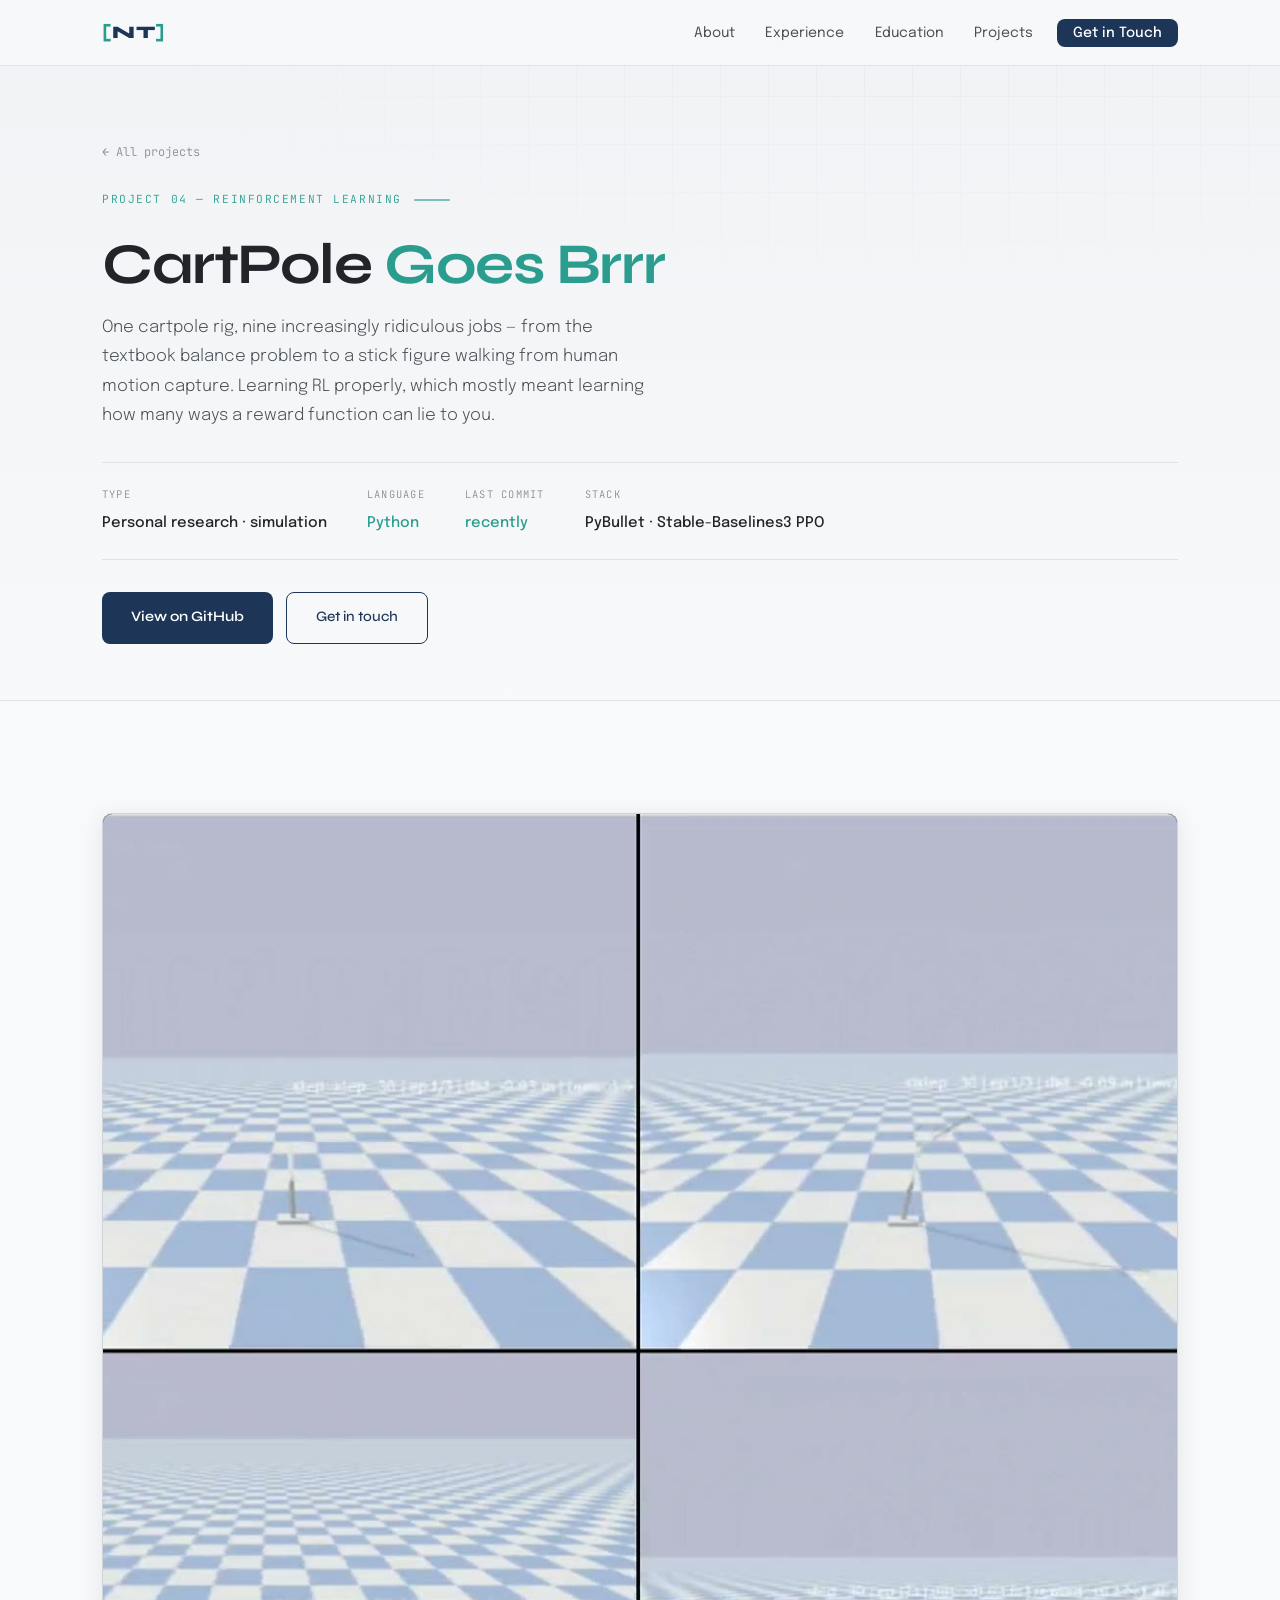
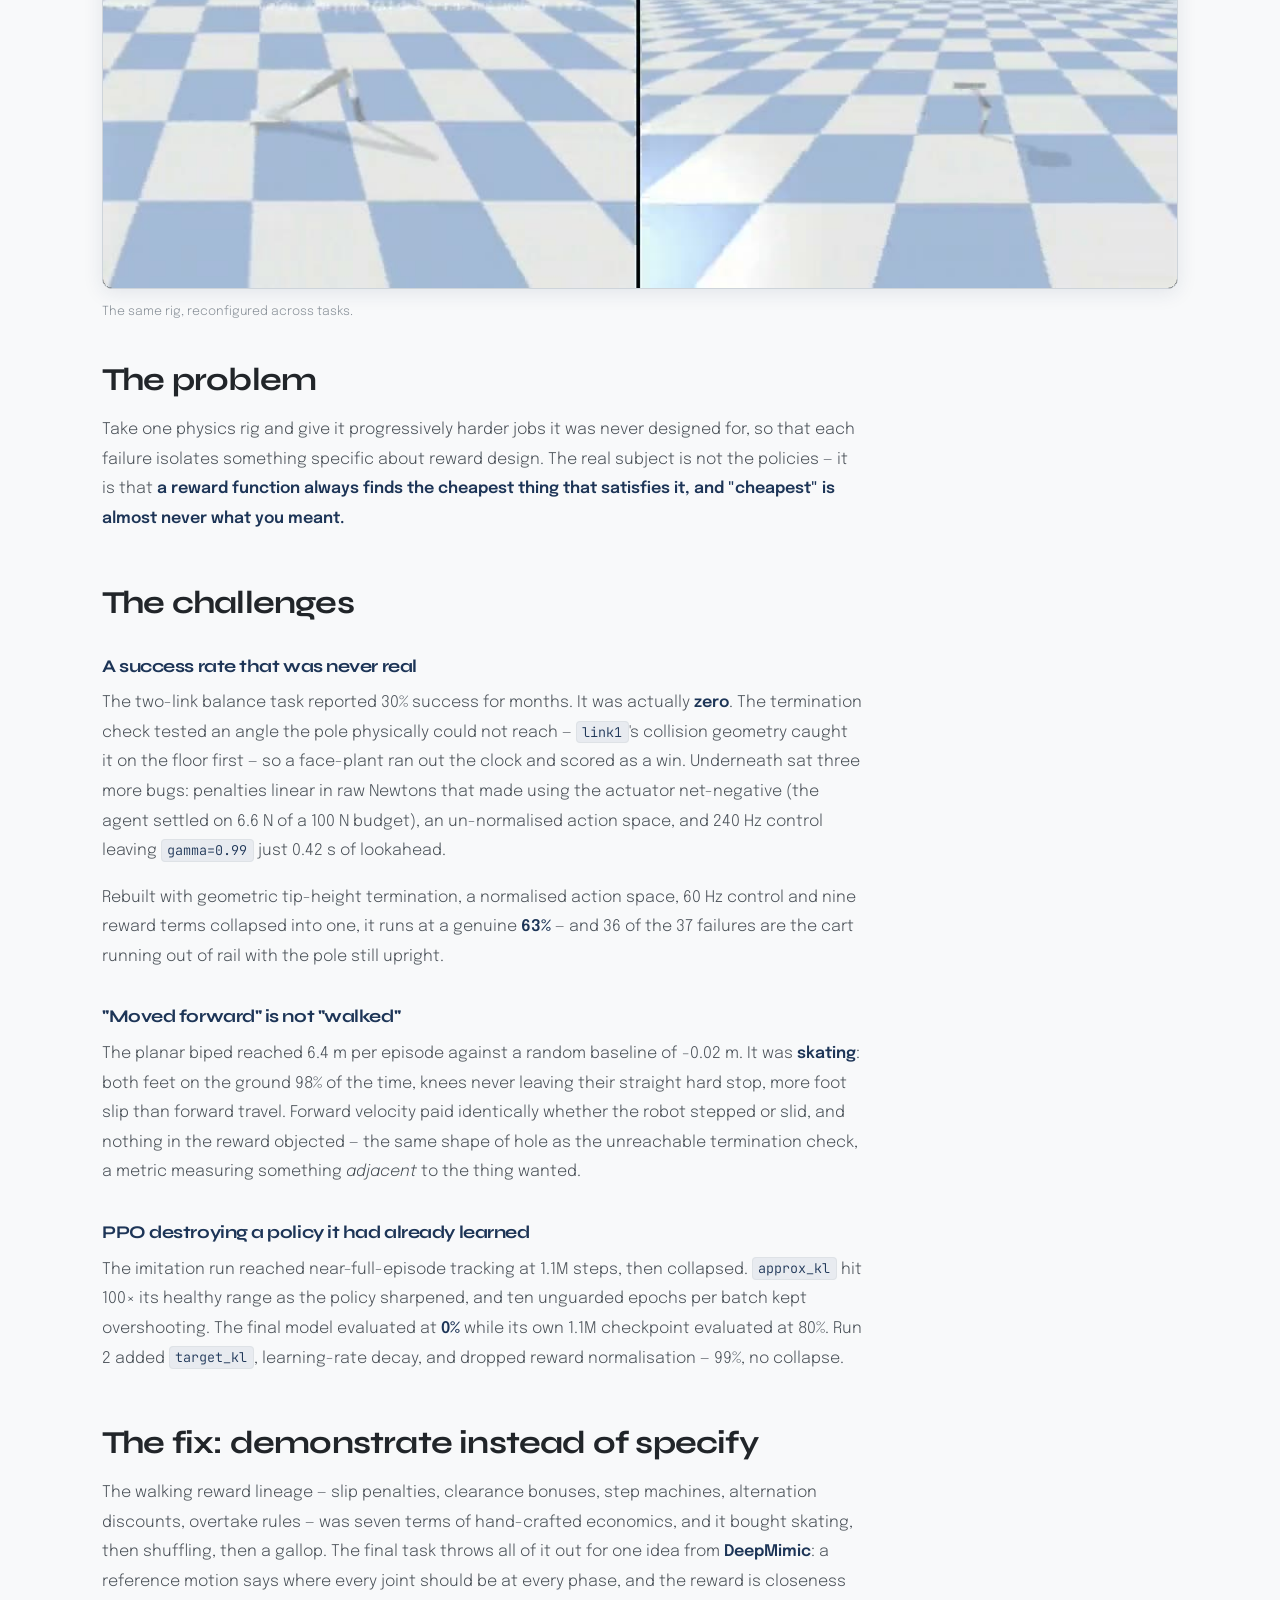
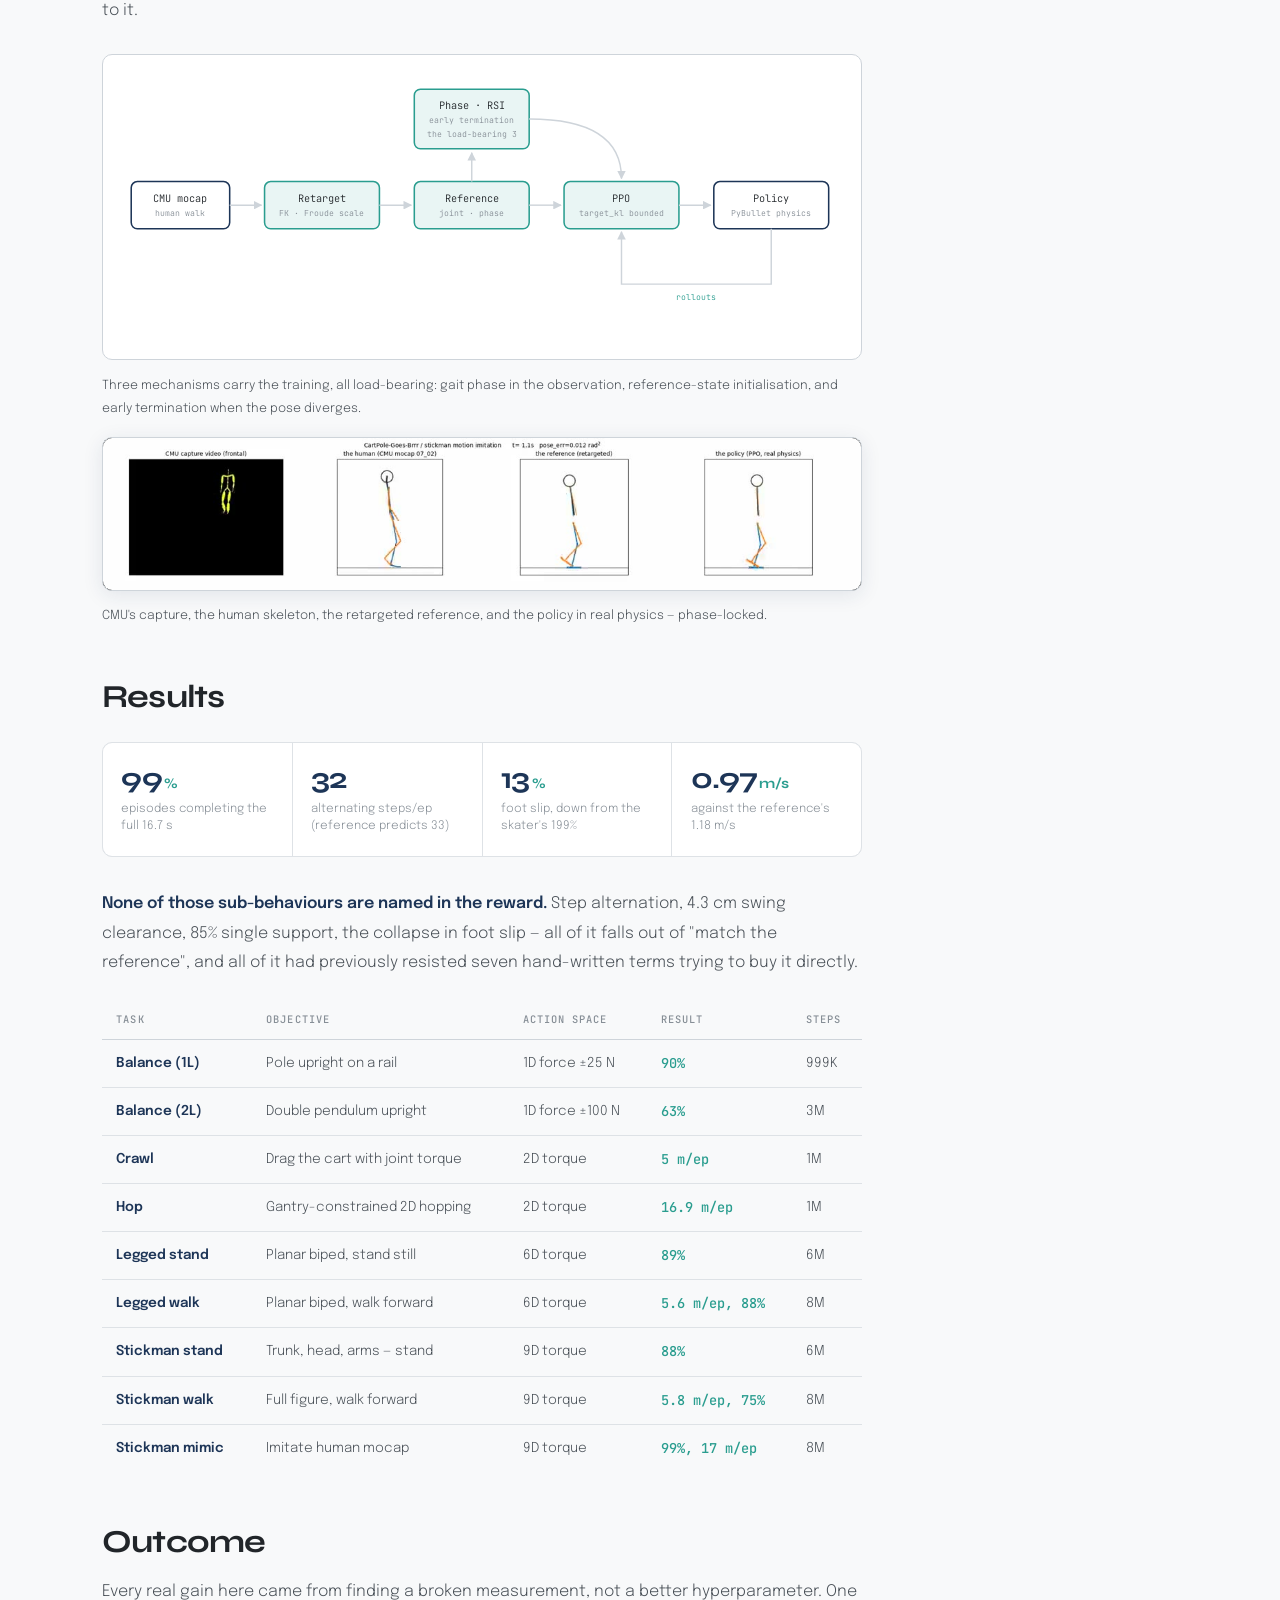
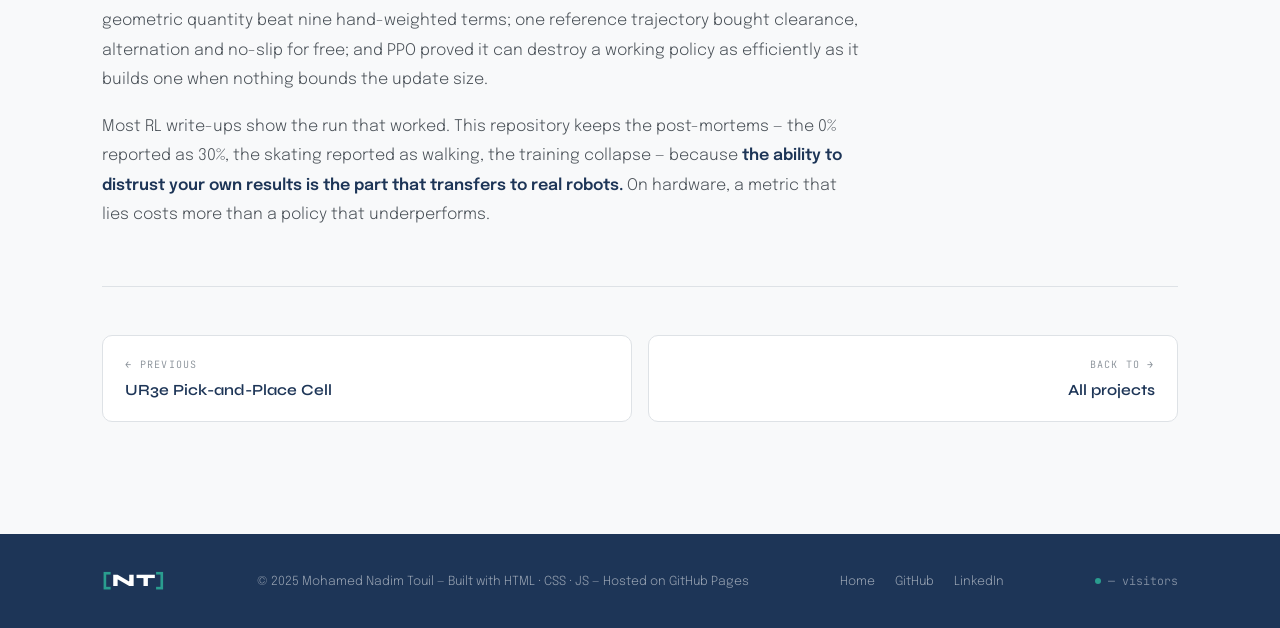
==== commit 37bb063b: "Restructure project pages, trim content, drop hero stats Corrections   - Removed the m-explore-ros2 " ====
--- a/projects/cartpole.html
+++ b/projects/cartpole.html
@@ -4,7 +4,7 @@
   <meta charset="UTF-8" />
   <meta name="viewport" content="width=device-width, initial-scale=1.0" />
   <title>CartPole Goes Brrr — Reinforcement Learning | Mohamed Nadim Touil</title>
-  <meta name="description" content="Nine PPO tasks on one cartpole rig in PyBullet — balance, crawl, hop, walk, and imitation learning from human motion capture. Includes the reward-hacking bugs found and the post-mortems." />
+  <meta name="description" content="Nine PPO tasks on one cartpole rig in PyBullet — balance, crawl, hop, walk, and imitation learning from human motion capture at 99% success, with the reward-hacking bugs documented." />
   <link rel="stylesheet" href="../style.css" />
   <link rel="stylesheet" href="../project.css" />
   <link rel="preconnect" href="https://fonts.googleapis.com" />
@@ -40,28 +40,16 @@
       <div class="eyebrow">Project 04 — Reinforcement Learning</div>
       <h1 class="proj-title">CartPole <em>Goes Brrr</em></h1>
       <p class="proj-tagline">
-        One cartpole rig, nine increasingly ridiculous jobs. It starts as the textbook balance problem
-        and ends as a stick figure walking from human motion capture. The point was to learn RL properly —
-        which mostly meant learning how many ways a reward function can lie to you.
+        One cartpole rig, nine increasingly ridiculous jobs — from the textbook balance problem to a stick
+        figure walking from human motion capture. Learning RL properly, which mostly meant learning how many
+        ways a reward function can lie to you.
       </p>
 
       <div class="proj-meta" data-gh-repo="CartPole-Goes-Brrr">
-        <div>
-          <span class="pmeta-k">Type</span>
-          <span class="pmeta-v">Personal research project</span>
-        </div>
-        <div>
-          <span class="pmeta-k">Language</span>
-          <span class="pmeta-v live" data-gh="language">Python</span>
-        </div>
-        <div>
-          <span class="pmeta-k">Last commit</span>
-          <span class="pmeta-v live" data-gh="updated">recently</span>
-        </div>
-        <div>
-          <span class="pmeta-k">Stack</span>
-          <span class="pmeta-v">PyBullet · Stable-Baselines3 PPO</span>
-        </div>
+        <div><span class="pmeta-k">Type</span><span class="pmeta-v">Personal research · simulation</span></div>
+        <div><span class="pmeta-k">Language</span><span class="pmeta-v live" data-gh="language">Python</span></div>
+        <div><span class="pmeta-k">Last commit</span><span class="pmeta-v live" data-gh="updated">recently</span></div>
+        <div><span class="pmeta-k">Stack</span><span class="pmeta-v">PyBullet · Stable-Baselines3 PPO</span></div>
       </div>
 
       <div class="proj-actions">
@@ -81,194 +69,181 @@
           Your browser does not support HTML5 video.
         </video>
       </div>
-      <p class="media-cap">Showreel — the same rig, reconfigured across tasks.</p>
+      <p class="media-cap">The same rig, reconfigured across tasks.</p>
 
       <div class="proj-body">
 
-        <h2>The nine tasks</h2>
+        <h2>The problem</h2>
+        <p>
+          Take one physics rig and give it progressively harder jobs it was never designed for, so that each
+          failure isolates something specific about reward design. The real subject is not the policies —
+          it is that <strong>a reward function always finds the cheapest thing that satisfies it, and
+          "cheapest" is almost never what you meant.</strong>
+        </p>
+
+        <h2>The challenges</h2>
+
+        <h3>A success rate that was never real</h3>
+        <p>
+          The two-link balance task reported 30% success for months. It was actually <strong>zero</strong>.
+          The termination check tested an angle the pole physically could not reach — <code>link1</code>'s
+          collision geometry caught it on the floor first — so a face-plant ran out the clock and scored as
+          a win. Underneath sat three more bugs: penalties linear in raw Newtons that made using the
+          actuator net-negative (the agent settled on 6.6 N of a 100 N budget), an un-normalised action
+          space, and 240 Hz control leaving <code>gamma=0.99</code> just 0.42 s of lookahead.
+        </p>
+        <p>
+          Rebuilt with geometric tip-height termination, a normalised action space, 60 Hz control and nine
+          reward terms collapsed into one, it runs at a genuine <strong>63%</strong> — and 36 of the 37
+          failures are the cart running out of rail with the pole still upright.
+        </p>
+
+        <h3>"Moved forward" is not "walked"</h3>
+        <p>
+          The planar biped reached 6.4 m per episode against a random baseline of −0.02 m. It was
+          <strong>skating</strong>: both feet on the ground 98% of the time, knees never leaving their
+          straight hard stop, more foot slip than forward travel. Forward velocity paid identically whether
+          the robot stepped or slid, and nothing in the reward objected — the same shape of hole as the
+          unreachable termination check, a metric measuring something <em>adjacent</em> to the thing wanted.
+        </p>
+
+        <h3>PPO destroying a policy it had already learned</h3>
+        <p>
+          The imitation run reached near-full-episode tracking at 1.1M steps, then collapsed.
+          <code>approx_kl</code> hit 100× its healthy range as the policy sharpened, and ten unguarded
+          epochs per batch kept overshooting. The final model evaluated at <strong>0%</strong> while its own
+          1.1M checkpoint evaluated at 80%. Run 2 added <code>target_kl</code>, learning-rate decay, and
+          dropped reward normalisation — 99%, no collapse.
+        </p>
+
+        <h2>The fix: demonstrate instead of specify</h2>
+        <p>
+          The walking reward lineage — slip penalties, clearance bonuses, step machines, alternation
+          discounts, overtake rules — was seven terms of hand-crafted economics, and it bought skating, then
+          shuffling, then a gallop. The final task throws all of it out for one idea from
+          <strong>DeepMimic</strong>: a reference motion says where every joint should be at every phase,
+          and the reward is closeness to it.
+        </p>
+
+        <div class="diagram">
+          <svg viewBox="0 0 700 250" role="img" aria-labelledby="cp-dg-title">
+            <title id="cp-dg-title">CMU motion capture is retargeted through forward kinematics, sagittal projection, Froude time scaling and a solved root height into a reference motion; that reference supplies the phase observation, reference-state initialisation and early termination that shape PPO training, producing a policy evaluated in PyBullet physics.</title>
+            <defs>
+              <marker id="arrow4" viewBox="0 0 10 10" refX="9" refY="5" markerWidth="6" markerHeight="6" orient="auto-start-reverse">
+                <path d="M 0 0 L 10 5 L 0 10 z" class="dg-arrow" />
+              </marker>
+            </defs>
+
+            <rect x="8"   y="100" width="96"  height="46" rx="6" class="dg-node" />
+            <text x="56"  y="120" text-anchor="middle" class="dg-label">CMU mocap</text>
+            <text x="56"  y="134" text-anchor="middle" class="dg-sub">human walk</text>
+
+            <rect x="138" y="100" width="112" height="46" rx="6" class="dg-node-a" />
+            <text x="194" y="120" text-anchor="middle" class="dg-label">Retarget</text>
+            <text x="194" y="134" text-anchor="middle" class="dg-sub">FK · Froude scale</text>
+
+            <rect x="284" y="100" width="112" height="46" rx="6" class="dg-node-a" />
+            <text x="340" y="120" text-anchor="middle" class="dg-label">Reference</text>
+            <text x="340" y="134" text-anchor="middle" class="dg-sub">joint · phase</text>
+
+            <rect x="284" y="10"  width="112" height="58" rx="6" class="dg-node-a" />
+            <text x="340" y="29"  text-anchor="middle" class="dg-label">Phase · RSI</text>
+            <text x="340" y="43"  text-anchor="middle" class="dg-sub">early termination</text>
+            <text x="340" y="57"  text-anchor="middle" class="dg-sub">the load-bearing 3</text>
+
+            <rect x="430" y="100" width="112" height="46" rx="6" class="dg-node-a" />
+            <text x="486" y="120" text-anchor="middle" class="dg-label">PPO</text>
+            <text x="486" y="134" text-anchor="middle" class="dg-sub">target_kl bounded</text>
+
+            <rect x="576" y="100" width="112" height="46" rx="6" class="dg-node" />
+            <text x="632" y="120" text-anchor="middle" class="dg-label">Policy</text>
+            <text x="632" y="134" text-anchor="middle" class="dg-sub">PyBullet physics</text>
+
+            <path d="M 104 123 H 135"  class="dg-edge" marker-end="url(#arrow4)" />
+            <path d="M 250 123 H 281"  class="dg-edge" marker-end="url(#arrow4)" />
+            <path d="M 340 100 V 72"   class="dg-edge" marker-end="url(#arrow4)" />
+            <path d="M 396 123 H 427"  class="dg-edge" marker-end="url(#arrow4)" />
+            <path d="M 396 39 Q 486 39 486 97" class="dg-edge" marker-end="url(#arrow4)" />
+            <path d="M 542 123 H 573"  class="dg-edge" marker-end="url(#arrow4)" />
+            <path d="M 632 146 V 200 H 486 V 149" class="dg-edge" marker-end="url(#arrow4)" />
+
+            <text x="559" y="215" text-anchor="middle" class="dg-topic">rollouts</text>
+          </svg>
+        </div>
+        <p class="media-cap">
+          Three mechanisms carry the training, all load-bearing: gait phase in the observation,
+          reference-state initialisation, and early termination when the pose diverges.
+        </p>
+
+        <div class="proj-media">
+          <video autoplay loop muted playsinline preload="none" poster="../assets/posters/cartpole-mimic.jpg">
+            <source src="../assets/videos/cartpole-mimic.mp4" type="video/mp4" />
+            Your browser does not support HTML5 video.
+          </video>
+        </div>
+        <p class="media-cap">
+          CMU's capture, the human skeleton, the retargeted reference, and the policy in real physics —
+          phase-locked.
+        </p>
+
+        <h2>Results</h2>
+        <div class="metrics">
+          <div class="metric">
+            <div class="metric-n">99<span class="unit">%</span></div>
+            <div class="metric-l">episodes completing the full 16.7 s</div>
+          </div>
+          <div class="metric">
+            <div class="metric-n">32</div>
+            <div class="metric-l">alternating steps/ep (reference predicts 33)</div>
+          </div>
+          <div class="metric">
+            <div class="metric-n">13<span class="unit">%</span></div>
+            <div class="metric-l">foot slip, down from the skater's 199%</div>
+          </div>
+          <div class="metric">
+            <div class="metric-n">0.97<span class="unit">m/s</span></div>
+            <div class="metric-l">against the reference's 1.18 m/s</div>
+          </div>
+        </div>
+        <p>
+          <strong>None of those sub-behaviours are named in the reward.</strong> Step alternation, 4.3 cm
+          swing clearance, 85% single support, the collapse in foot slip — all of it falls out of "match the
+          reference", and all of it had previously resisted seven hand-written terms trying to buy it
+          directly.
+        </p>
+
         <div class="proj-table-wrap">
           <table class="proj-table">
             <thead>
               <tr><th>Task</th><th>Objective</th><th>Action space</th><th>Result</th><th>Steps</th></tr>
             </thead>
             <tbody>
-              <tr><td><strong>Balance (1L)</strong></td><td>Keep the pole upright on a rail</td><td>1D force ±25 N</td><td class="num">90%</td><td>999K</td></tr>
-              <tr><td><strong>Balance (2L)</strong></td><td>Keep a double pendulum upright</td><td>1D force ±100 N</td><td class="num">63%</td><td>3M</td></tr>
-              <tr><td><strong>Crawl</strong></td><td>Drag the cart with joint torque alone</td><td>2D torque</td><td class="num">5 m/ep</td><td>1M</td></tr>
+              <tr><td><strong>Balance (1L)</strong></td><td>Pole upright on a rail</td><td>1D force ±25 N</td><td class="num">90%</td><td>999K</td></tr>
+              <tr><td><strong>Balance (2L)</strong></td><td>Double pendulum upright</td><td>1D force ±100 N</td><td class="num">63%</td><td>3M</td></tr>
+              <tr><td><strong>Crawl</strong></td><td>Drag the cart with joint torque</td><td>2D torque</td><td class="num">5 m/ep</td><td>1M</td></tr>
               <tr><td><strong>Hop</strong></td><td>Gantry-constrained 2D hopping</td><td>2D torque</td><td class="num">16.9 m/ep</td><td>1M</td></tr>
               <tr><td><strong>Legged stand</strong></td><td>Planar biped, stand still</td><td>6D torque</td><td class="num">89%</td><td>6M</td></tr>
               <tr><td><strong>Legged walk</strong></td><td>Planar biped, walk forward</td><td>6D torque</td><td class="num">5.6 m/ep, 88%</td><td>8M</td></tr>
-              <tr><td><strong>Stickman stand</strong></td><td>Trunk, head and arms, stand still</td><td>9D torque</td><td class="num">88%</td><td>6M</td></tr>
-              <tr><td><strong>Stickman walk</strong></td><td>Full stick figure, walk forward</td><td>9D torque</td><td class="num">5.8 m/ep, 75%</td><td>8M</td></tr>
-              <tr><td><strong>Stickman mimic</strong></td><td>Imitate human motion capture</td><td>9D torque</td><td class="num">99%, 17 m/ep</td><td>8M</td></tr>
+              <tr><td><strong>Stickman stand</strong></td><td>Trunk, head, arms — stand</td><td>9D torque</td><td class="num">88%</td><td>6M</td></tr>
+              <tr><td><strong>Stickman walk</strong></td><td>Full figure, walk forward</td><td>9D torque</td><td class="num">5.8 m/ep, 75%</td><td>8M</td></tr>
+              <tr><td><strong>Stickman mimic</strong></td><td>Imitate human mocap</td><td>9D torque</td><td class="num">99%, 17 m/ep</td><td>8M</td></tr>
             </tbody>
           </table>
         </div>
 
-        <h2>Three times the reward function lied</h2>
-        <p>
-          The through-line of this project is not the policies. It is that a reward function will always find
-          the cheapest thing that satisfies it, and that "cheapest" is almost never what you meant. Each of
-          these took real debugging to find.
-        </p>
-
-        <h3>1. The success rate that was never real</h3>
-        <div class="note">
-          <div class="note-k">It wasn't 30%. It was 0%.</div>
-          <p>
-            The two-link balance task reported 30% success for a long time. It was actually zero. The
-            termination check tested an angle the pole <strong>physically could not reach</strong> —
-            <code>link1</code>'s collision geometry caught it on the floor first — so a face-plant simply ran
-            out the clock and got scored as a win.
-          </p>
-          <p>
-            Three more bugs sat underneath: penalties linear in raw Newtons that made using the actuator
-            net-negative (the agent settled on 6.6 N of a 100 N budget — it had learned that moving was a
-            mistake), an un-normalised action space, and 240 Hz control that left <code>gamma=0.99</code>
-            with just 0.42 s of effective lookahead.
-          </p>
-          <p>
-            Rebuilt with geometric tip-height termination, a normalised action space, 60 Hz control, and
-            nine reward terms collapsed into one — it now runs at a genuine <strong>63%</strong>. Of the 37
-            failures in 100 episodes, 36 are the cart running out of rail with the pole still upright.
-          </p>
-        </div>
-
-        <div class="proj-media">
-          <video autoplay loop muted playsinline preload="none" poster="../assets/posters/cartpole-crawl.jpg">
-            <source src="../assets/videos/cartpole-crawl.mp4" type="video/mp4" />
-            Your browser does not support HTML5 video.
-          </video>
-        </div>
-        <p class="media-cap">
-          The crawl task — rail removed, the pole drags the cart forward like an inchworm using its own
-          joint torques. Asymmetric friction (cart glides, tip grips) is the physical half of the trick.
-        </p>
-
-        <h3>2. "Moved forward" is not "walked"</h3>
-        <p>
-          The planar biped reached 6.4 m per episode against a random baseline of −0.02 m. It looked like
-          progress. It wasn't walking — it was <strong>skating</strong>. Both feet stayed on the ground 98%
-          of the time, the knees never left their straight hard stop, and there was more foot slip than
-          actual forward travel.
-        </p>
-        <p>
-          Forward velocity paid exactly the same whether the robot stepped or slid, and nothing in the
-          reward objected. Same shape of hole as the unreachable termination check: <em>a metric measuring
-          something adjacent to the thing you wanted</em>.
-        </p>
-
-        <h3>3. PPO destroying a working policy</h3>
-        <p>
-          The imitation run reached near-full-episode tracking at 1.1M steps, then collapsed.
-          <code>approx_kl</code> hit 100× its healthy range as the policy sharpened, and ten unguarded
-          epochs per batch kept overshooting. The final model evaluated at <strong>0%</strong> — while its
-          own 1.1M checkpoint evaluated at 80%. Run 2 added <code>target_kl</code>, learning-rate decay, and
-          dropped reward normalisation (the mimic reward is already bounded). It finished at 99% with no
-          collapse.
-        </p>
-
-        <h2>The fix that replaced seven reward terms</h2>
-        <p>
-          The walking reward lineage — slip penalties, clearance bonuses, step machines, alternation
-          discounts, overtake rules — was seven terms of hand-crafted economics, and what it bought was
-          skating, then shuffling, then a gallop.
-        </p>
-        <p>
-          The final task throws all of it away for one idea from <strong>DeepMimic</strong>: a reference
-          motion says where every joint should be at every phase of the gait, and the reward is simply
-          closeness to it. <em>"Walk like this"</em> instead of <em>"move forward without doing any of the
-          nine things we thought of"</em>.
-        </p>
-        <p>
-          The reference is CMU motion capture of a human walking, retargeted through forward kinematics,
-          sagittal projection, the URDF's joint conventions, Froude time scaling for legs 0.8× human length,
-          and a root height solved on the robot's own foot geometry so the reference never floats or clips
-          the floor. The body needed rebuilding for it too — the ankle moved to a third of the way along a
-          longer foot (a centred foot has no toe-off lever) and mass ratios corrected to human proportions
-          (v1 carried 16% of its mass in the trunk and head; a human carries about 45%).
-        </p>
-
-        <div class="proj-media">
-          <video autoplay loop muted playsinline preload="none" poster="../assets/posters/cartpole-mimic.jpg">
-            <source src="../assets/videos/cartpole-mimic.mp4" type="video/mp4" />
-            Your browser does not support HTML5 video.
-          </video>
-        </div>
-        <p class="media-cap">
-          The mimic pipeline end to end — CMU's capture, the human skeleton, the retargeted reference,
-          and the policy running in real physics, phase-locked.
-        </p>
-
-        <div class="metrics">
-          <div class="metric">
-            <div class="metric-n">99<span class="unit">%</span></div>
-            <div class="metric-l">episodes completing the full 16.7 s</div>
-          </div>
-          <div class="metric">
-            <div class="metric-n">32</div>
-            <div class="metric-l">alternating steps/ep (reference predicts 33)</div>
-          </div>
-          <div class="metric">
-            <div class="metric-n">13<span class="unit">%</span></div>
-            <div class="metric-l">foot slip, down from the skater's 199%</div>
-          </div>
-          <div class="metric">
-            <div class="metric-n">0.97<span class="unit">m/s</span></div>
-            <div class="metric-l">against the reference's 1.18 m/s</div>
-          </div>
-        </div>
-
-        <p>
-          The part that matters: <strong>none of those sub-behaviours are named in the reward.</strong>
-          Step alternation, 4.3 cm swing clearance, 85% single support, the collapse in foot slip — all of
-          it falls out of "match the reference", and all of it had previously resisted seven hand-written
-          terms trying to buy it directly.
-        </p>
-
-        <h2>Constraint as curriculum</h2>
-        <p>
-          Two tasks use a gantry — passive, frictionless prismatic rails that lock out rotation and sideways
-          drift. This is the same approach real hopping research used (the Raibert hopper, the MIT Leg Lab):
-          a boom that constrains the problem to 2D so you can study hopping dynamics without simultaneously
-          solving 3D balance.
-        </p>
-        <p>
-          The rails never push, brake, or script the cart's trajectory — it moves purely from foot-ground
-          contact forces. The agent still has to learn a genuine compress–extend–flight–land cycle. It just
-          doesn't have to learn not to fall sideways at the same time. <strong>A constraint that removes a
-          sub-problem is a curriculum tool, not a cheat</strong> — as long as you say which one it is.
-        </p>
-
-        <div class="proj-media">
-          <video autoplay loop muted playsinline preload="none" poster="../assets/posters/cartpole-hop.jpg">
-            <source src="../assets/videos/cartpole-hop.mp4" type="video/mp4" />
-            Your browser does not support HTML5 video.
-          </video>
-        </div>
-        <p class="media-cap">
-          The gantry-constrained hopper — a genuine compress, extend, flight, land cycle at
-          16.9 m per episode. The rails prevent tipping; they never provide propulsion.
-        </p>
-
-        <h2>What this project actually taught</h2>
-        <ul class="ticks">
-          <li>Diagnostics before hyperparameters. Every real gain here came from finding a broken measurement, not from a better learning rate.</li>
-          <li>One geometric quantity beats nine hand-weighted terms — tip height replaced a per-joint cosine reward that was happily paying for a folded pose.</li>
-          <li>Some behaviours cannot be specified in reward terms, only demonstrated.</li>
-          <li>PPO can destroy a working policy as efficiently as it builds one if nothing bounds the update size.</li>
-          <li>If your success metric can be satisfied by a face-plant, you do not have a success metric.</li>
-        </ul>
-
-        <div class="note">
-          <div class="note-k">Why this is on my portfolio</div>
-          <p>
-            Most RL write-ups show the run that worked. This one keeps the post-mortems in the repository —
-            the 0% that was reported as 30%, the skating that was reported as walking, the training collapse
-            — because the ability to distrust your own results is the part of the job that transfers to real
-            robots. On hardware, a metric that lies costs more than a policy that underperforms.
-          </p>
-        </div>
+        <h2>Outcome</h2>
+        <p>
+          Every real gain here came from finding a broken measurement, not a better hyperparameter. One
+          geometric quantity beat nine hand-weighted terms; one reference trajectory bought clearance,
+          alternation and no-slip for free; and PPO proved it can destroy a working policy as efficiently as
+          it builds one when nothing bounds the update size.
+        </p>
+        <p>
+          Most RL write-ups show the run that worked. This repository keeps the post-mortems — the 0%
+          reported as 30%, the skating reported as walking, the training collapse — because
+          <strong>the ability to distrust your own results is the part that transfers to real
+          robots.</strong> On hardware, a metric that lies costs more than a policy that underperforms.
+        </p>
 
       </div>
 
--- a/style.css
+++ b/style.css
@@ -991,3 +991,29 @@
   .edu-card { padding: 1.3rem 1.35rem; }
   .skills-grid { gap: 1.25rem; }
 }
+
+/* ══════════════════════════════════════════════════
+   PROJECT CARD — kind badge (hardware vs simulation)
+══════════════════════════════════════════════════ */
+.pcard-head {
+  display: flex;
+  align-items: center;
+  justify-content: space-between;
+  gap: 1rem;
+  margin-bottom: 0.6rem;
+}
+.pkind {
+  font-size: 0.6rem;
+  letter-spacing: 0.11em;
+  text-transform: uppercase;
+  padding: 0.22rem 0.6rem;
+  border-radius: 999px;
+  border: 1px solid var(--border-md);
+  color: var(--text-dim);
+  white-space: nowrap;
+}
+.pkind-hw {
+  color: var(--accent);
+  border-color: var(--border-accent);
+  background: var(--accent-lt);
+}
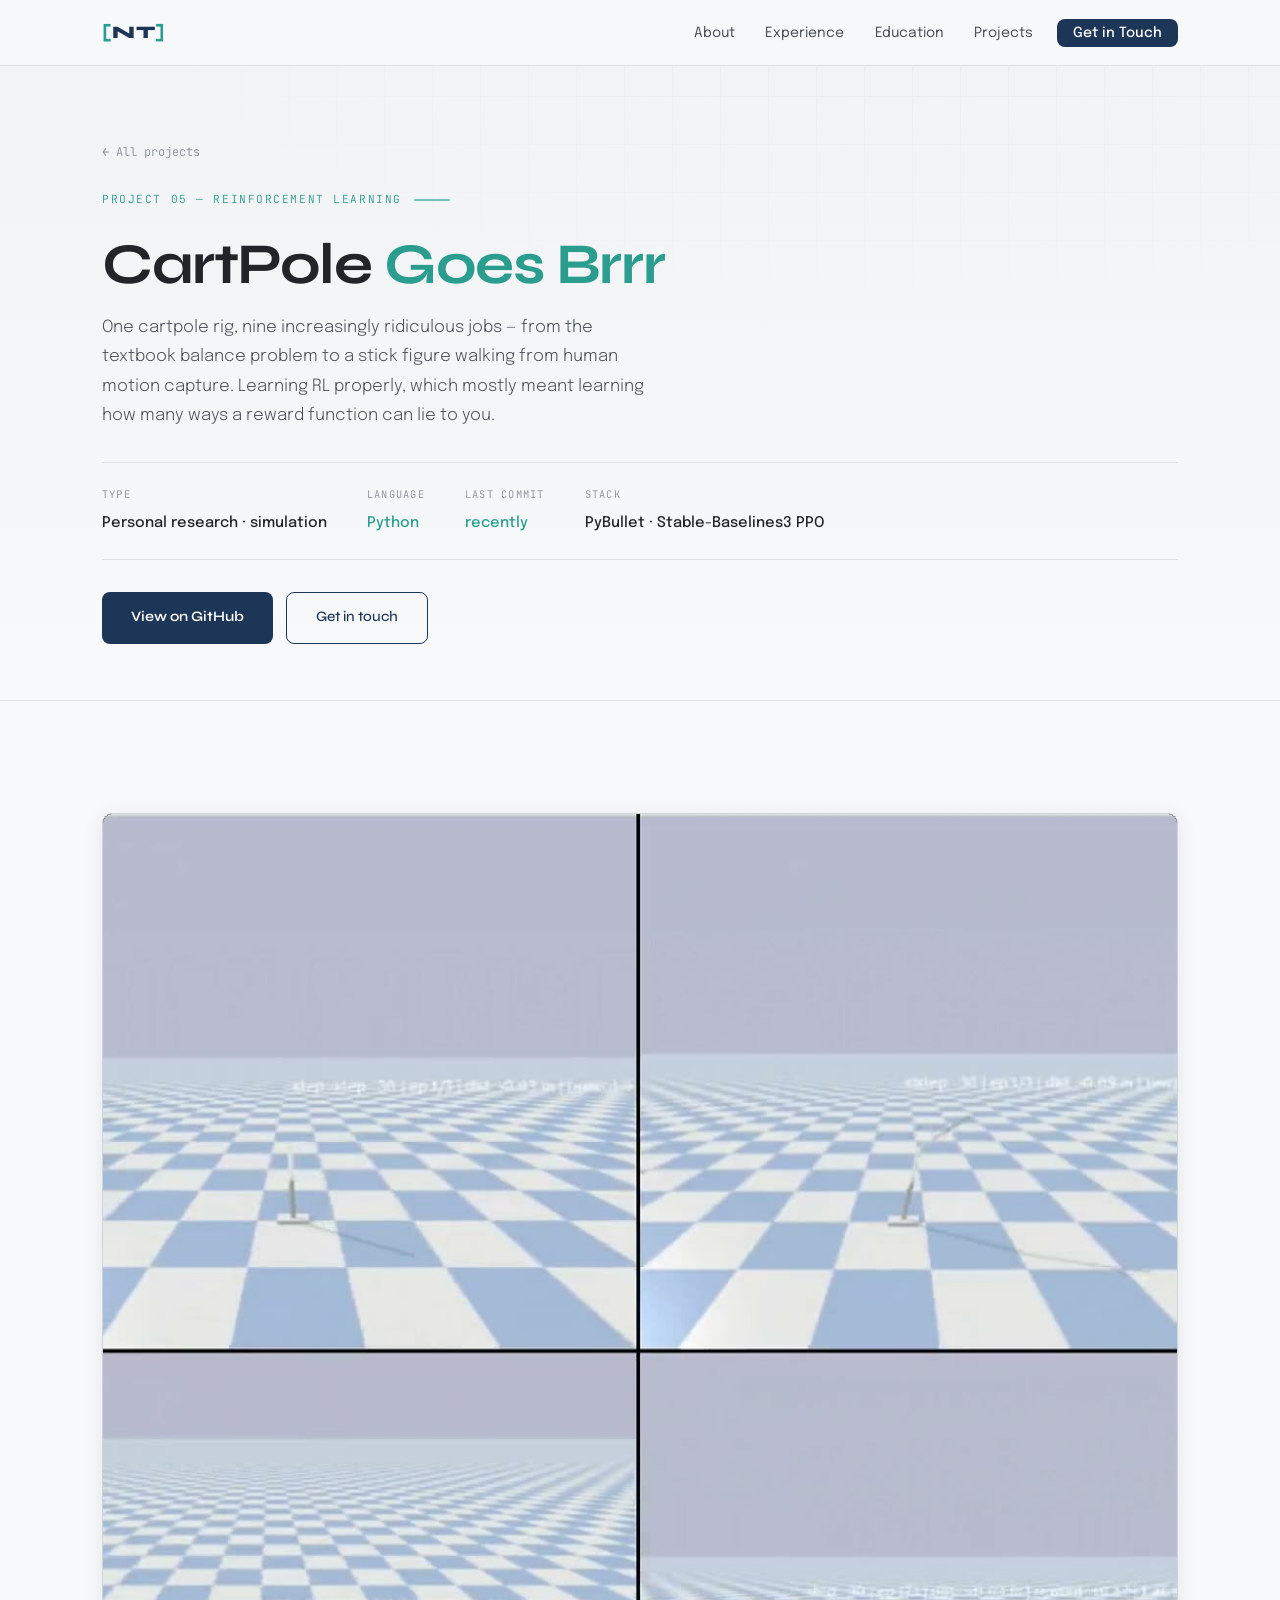
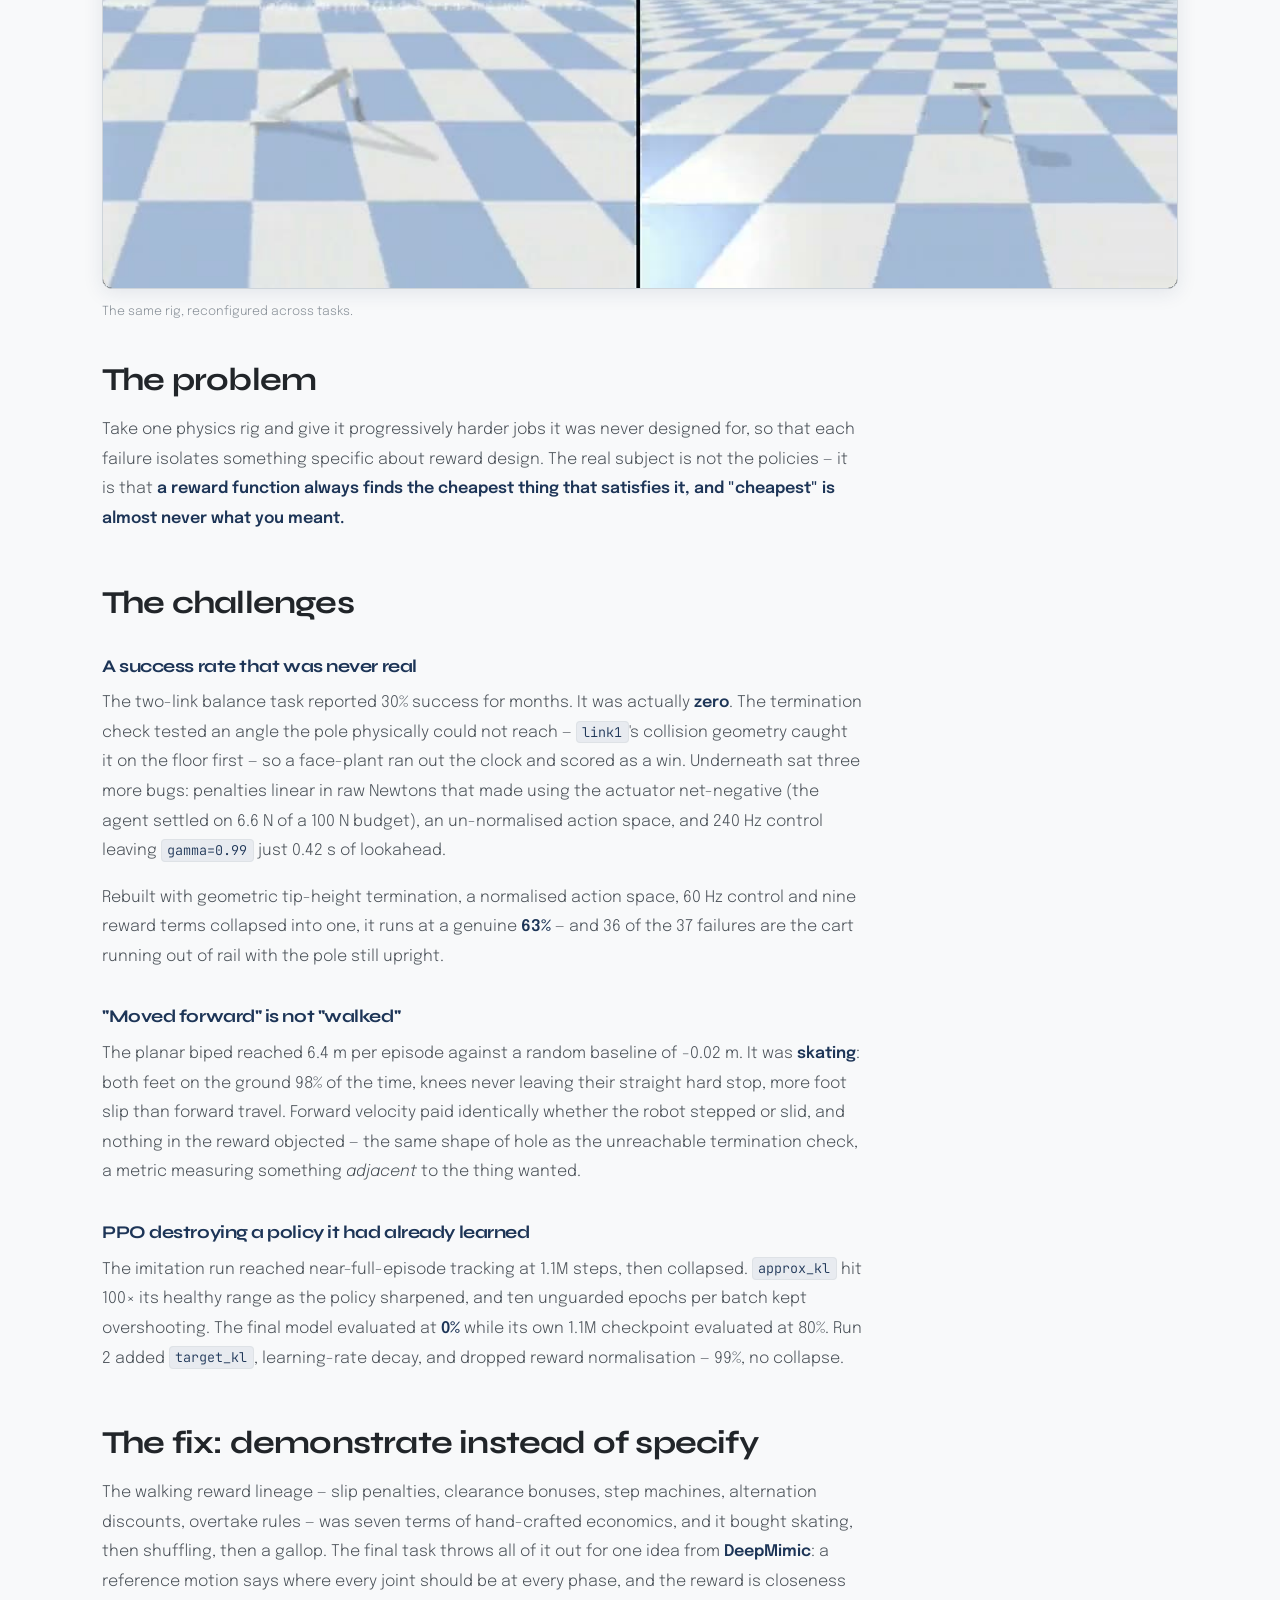
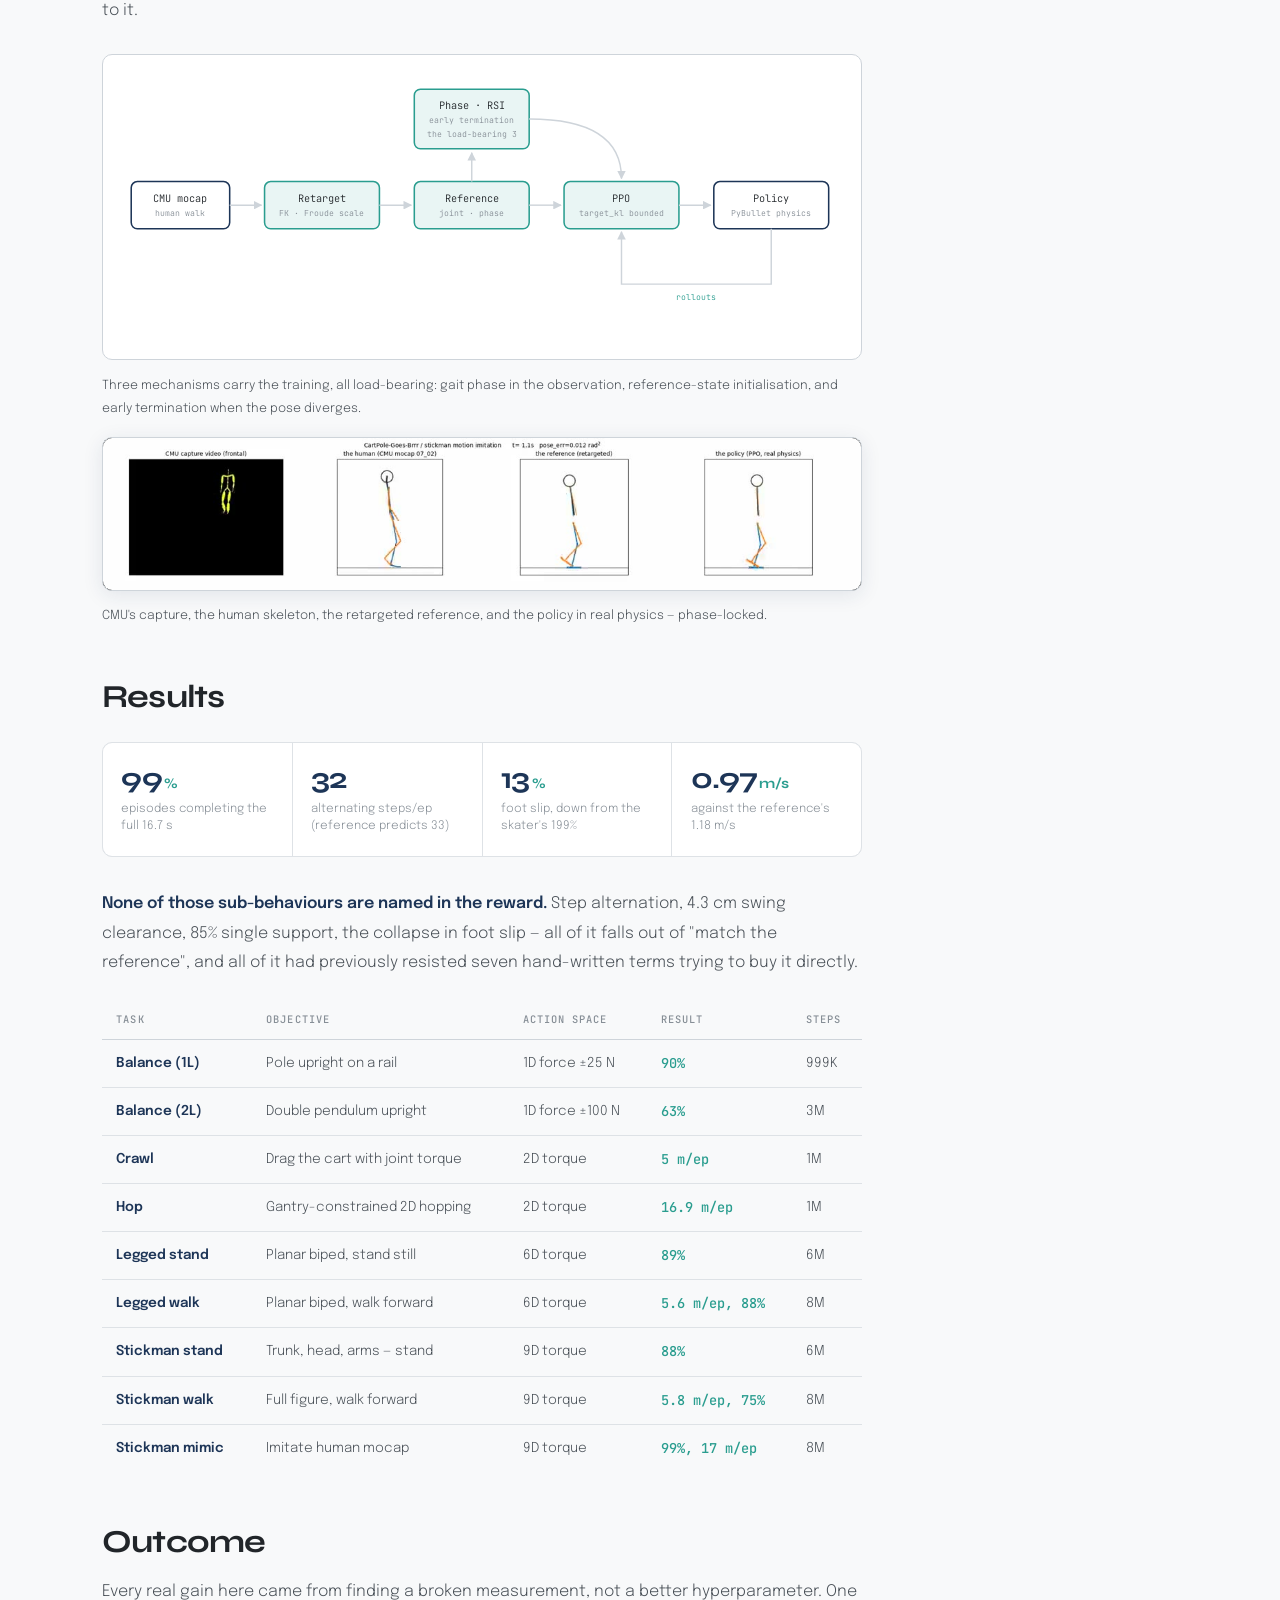
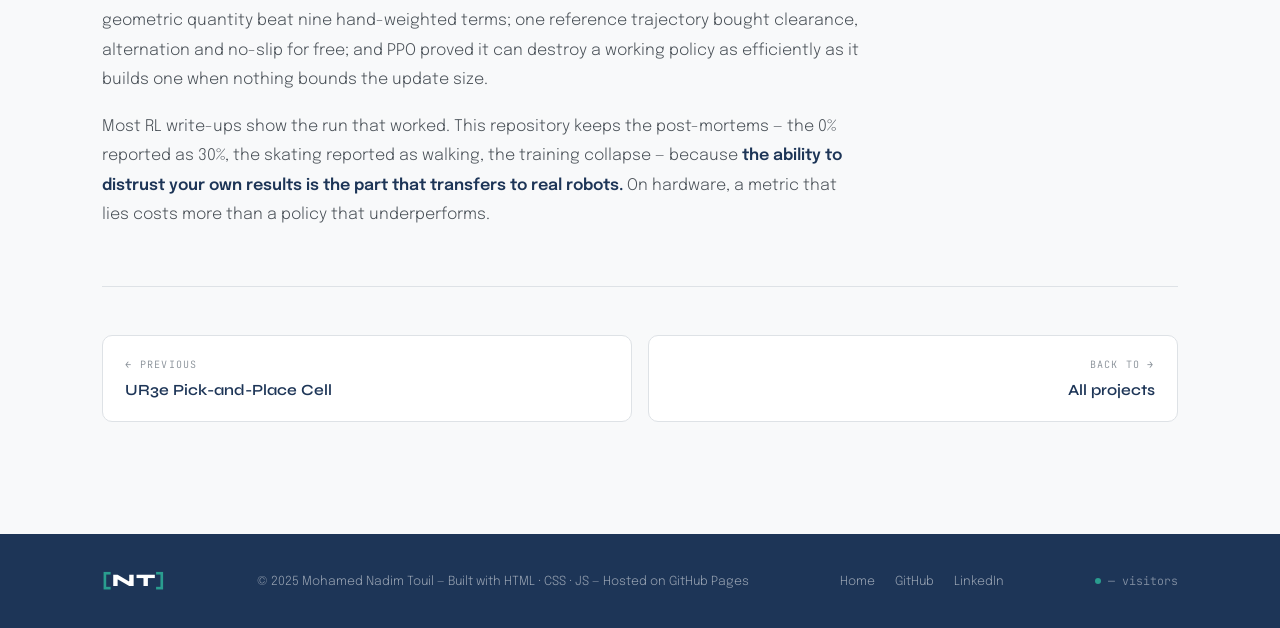
==== commit 2a171d41: "Align portfolio with new CV, add hand-teleop and B2W mission planning Rewrite the EagleProjects expe" ====
--- a/projects/cartpole.html
+++ b/projects/cartpole.html
@@ -37,7 +37,7 @@
     <div class="container">
       <a href="../index.html#projects" class="back-link">← All projects</a>
 
-      <div class="eyebrow">Project 04 — Reinforcement Learning</div>
+      <div class="eyebrow">Project 05 — Reinforcement Learning</div>
       <h1 class="proj-title">CartPole <em>Goes Brrr</em></h1>
       <p class="proj-tagline">
         One cartpole rig, nine increasingly ridiculous jobs — from the textbook balance problem to a stick
--- a/style.css
+++ b/style.css
@@ -547,6 +547,19 @@
   letter-spacing: 0.12em;
   pointer-events: none;
 }
+
+/* Two framed clips stacked in one card — each frame carries its own tag */
+.pcard-media.dual { gap: 2px; }
+.pcard-media.dual::before { display: none; }
+.media-frame {
+  position: relative;
+  flex: 1;
+  display: flex;
+  min-height: 0;
+  background: var(--bg-deep);
+}
+.media-frame video { min-height: 160px; }
+.pcard-media.dual .pcard-tag { padding-top: 1.1rem; }
 
 /* ── PROJECT BODY ── */
 .pcard-body {
@@ -876,6 +889,24 @@
   line-height: 1.7;
   margin: 0.55rem 0 0.9rem;
 }
+.tl-desc + .tl-points { margin-top: -0.4rem; }
+.tl-points {
+  list-style: none;
+  display: flex; flex-direction: column; gap: 0.45rem;
+  margin: 0 0 1rem;
+}
+.tl-points li {
+  position: relative;
+  padding-left: 1.1rem;
+  font-size: 0.85rem;
+  color: var(--text-mid);
+  line-height: 1.65;
+}
+.tl-points li::before {
+  content: '▸';
+  position: absolute; left: 0; top: 0;
+  color: var(--accent);
+}
 
 /* ══════════════════════════════════════════════════
    EDUCATION & SKILLS
--- a/project.css
+++ b/project.css
@@ -273,6 +273,19 @@
   margin-bottom: 2.5rem;
 }
 
+/* Two framed clips side by side, each with its own caption */
+.media-pair {
+  display: grid;
+  grid-template-columns: 1fr 1fr;
+  gap: 1.25rem;
+  margin-bottom: 0.4rem;
+}
+.media-pair figure { margin: 0; }
+.media-pair .proj-media { aspect-ratio: 16 / 9; }
+.media-pair .proj-media video { height: 100%; object-fit: contain; }
+.media-pair .media-cap { margin-bottom: 1rem; }
+.media-pair .media-cap strong { color: var(--text); font-weight: 500; }
+
 /* ─── Architecture diagram ─────────────────────── */
 .diagram {
   border: 1px solid var(--border-md);
@@ -353,6 +366,7 @@
 }
 
 @media (max-width: 640px) {
+  .media-pair { grid-template-columns: 1fr; }
   .proj-nav { grid-template-columns: 1fr; }
   .pnav-card.next { text-align: left; }
   .spec-row { border-right: none; }
